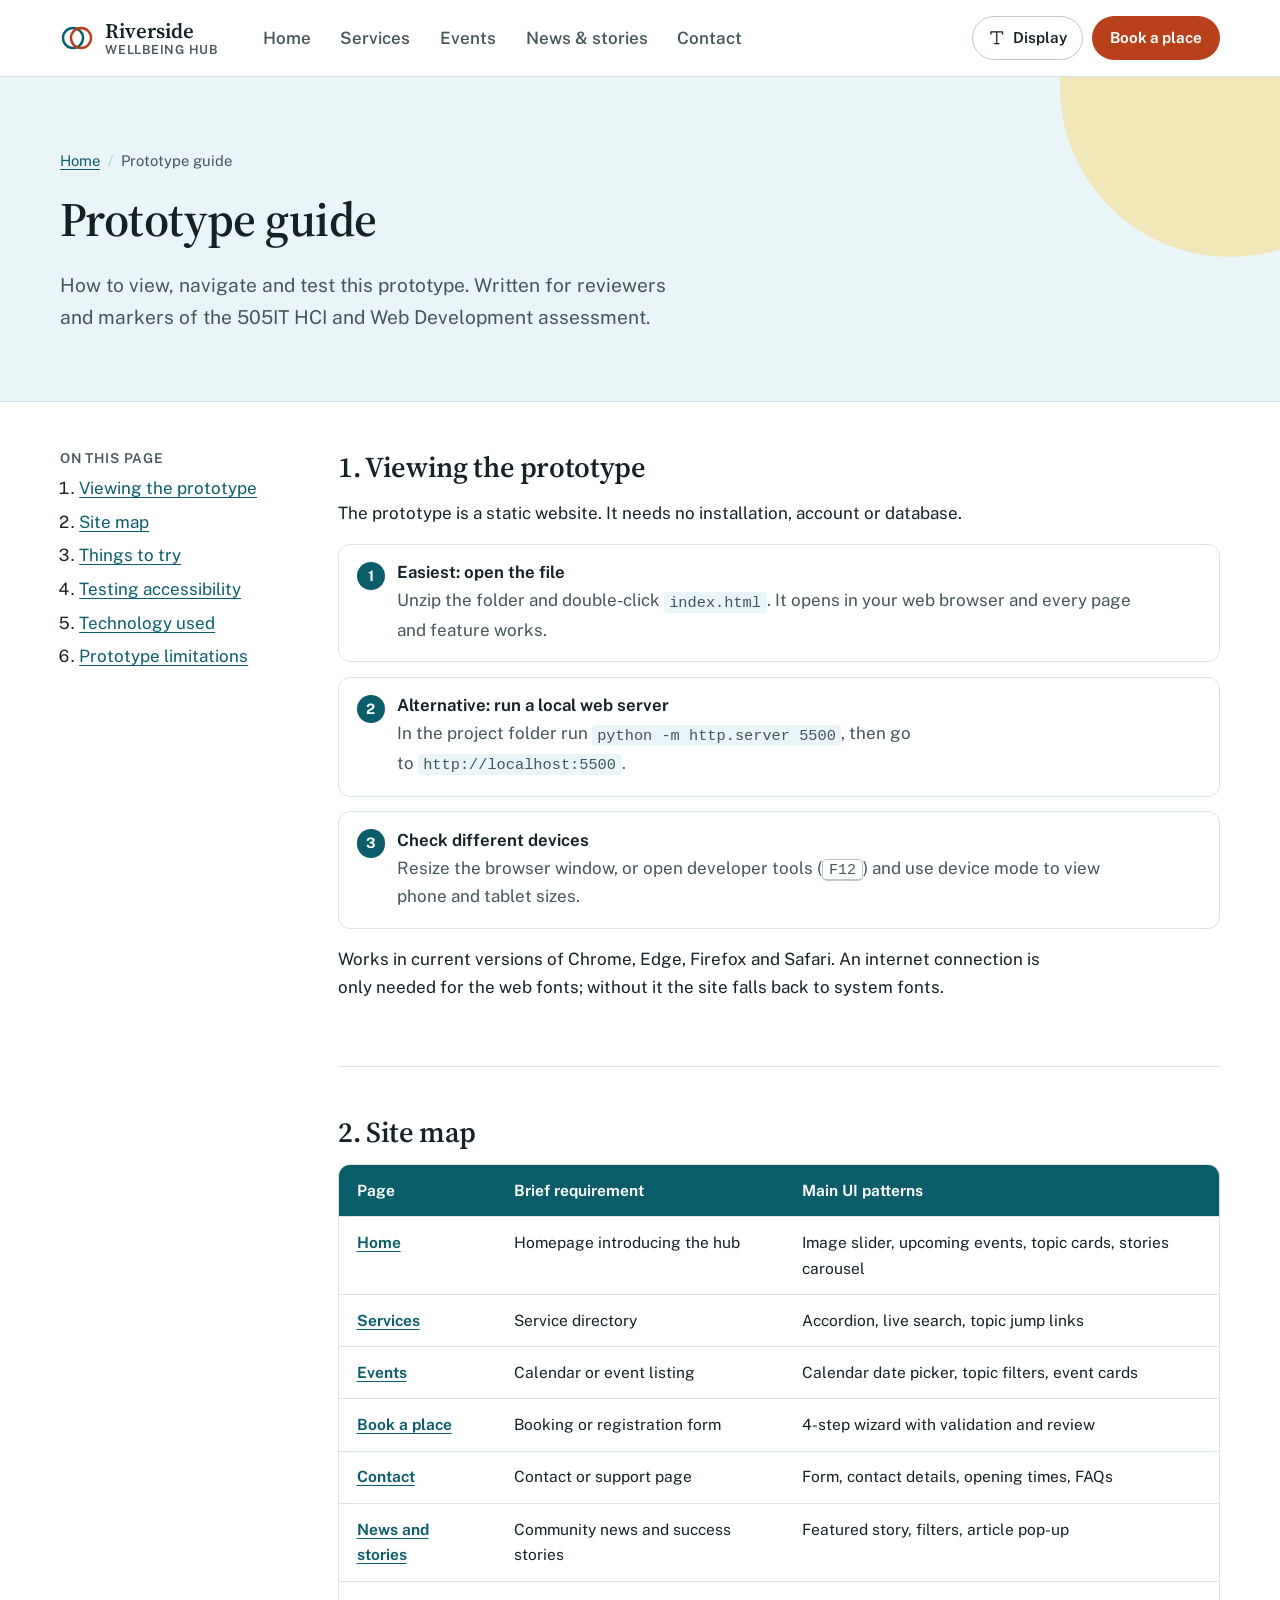
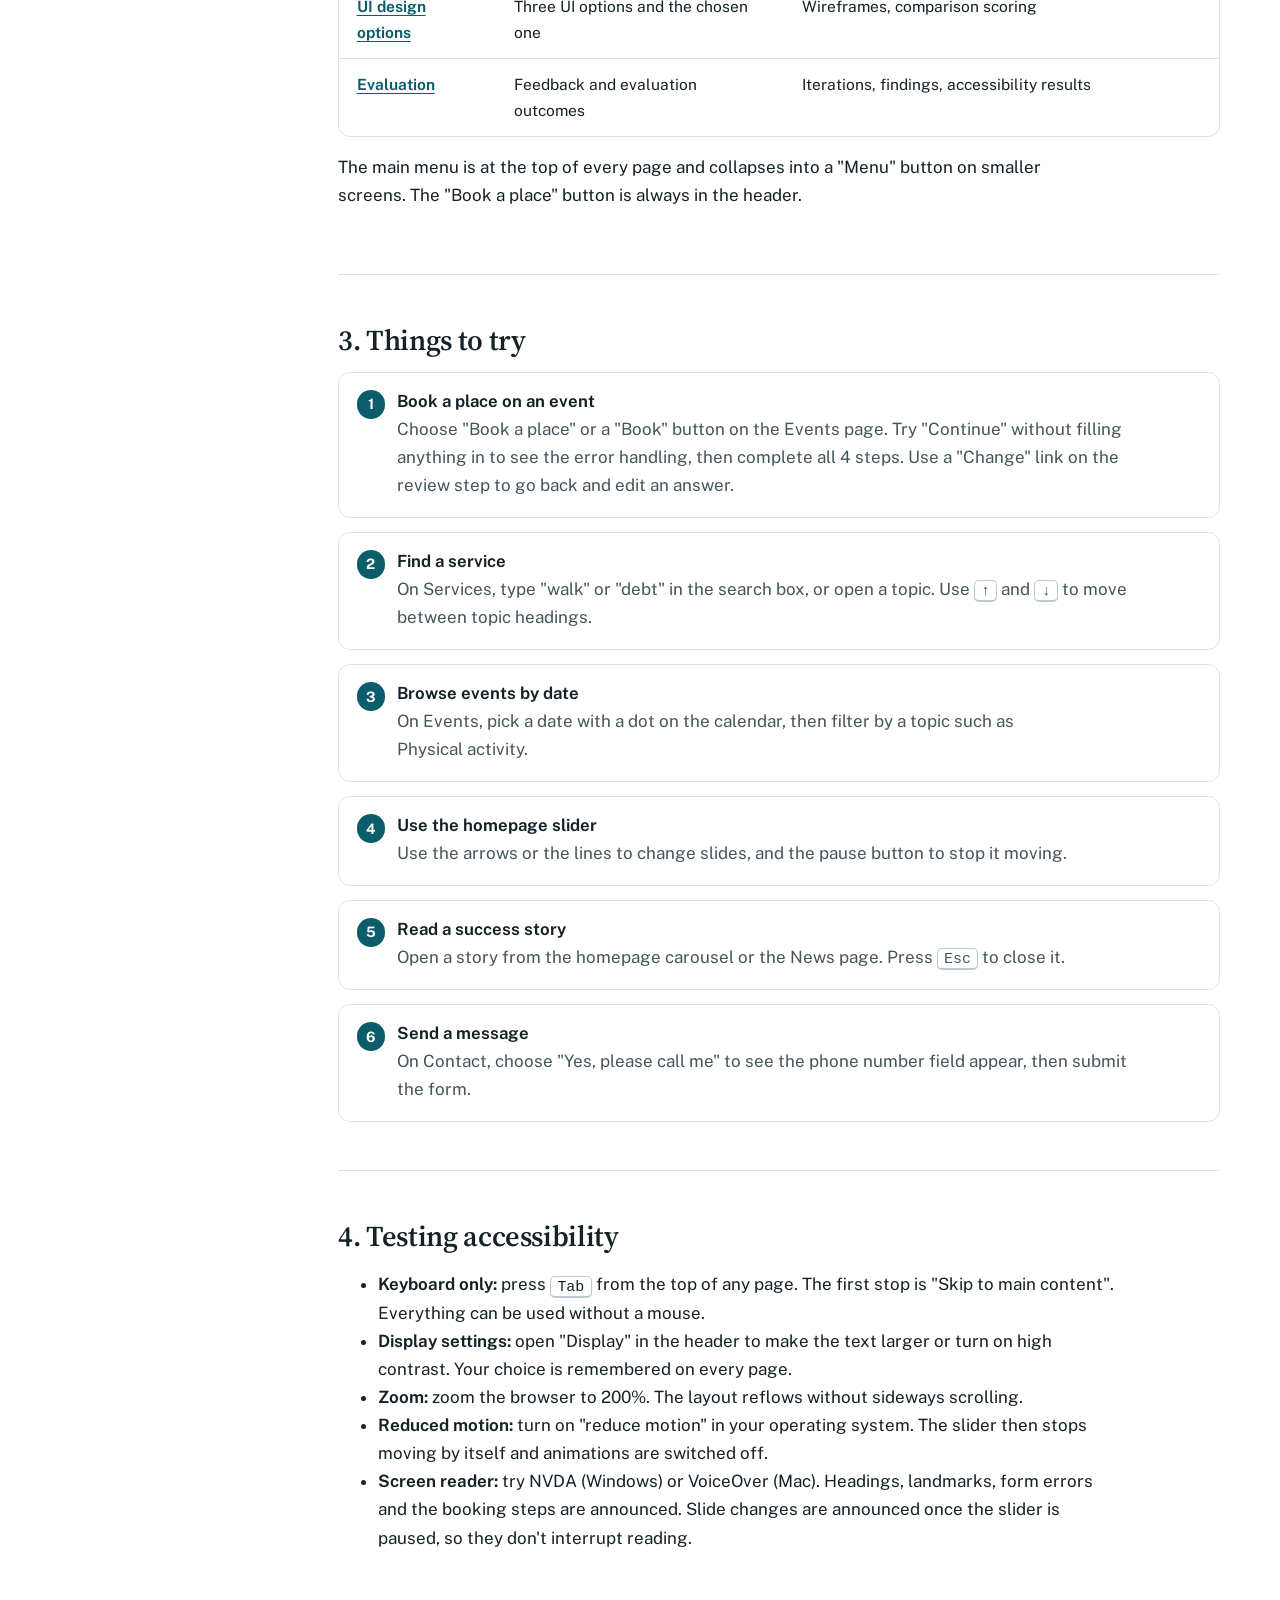
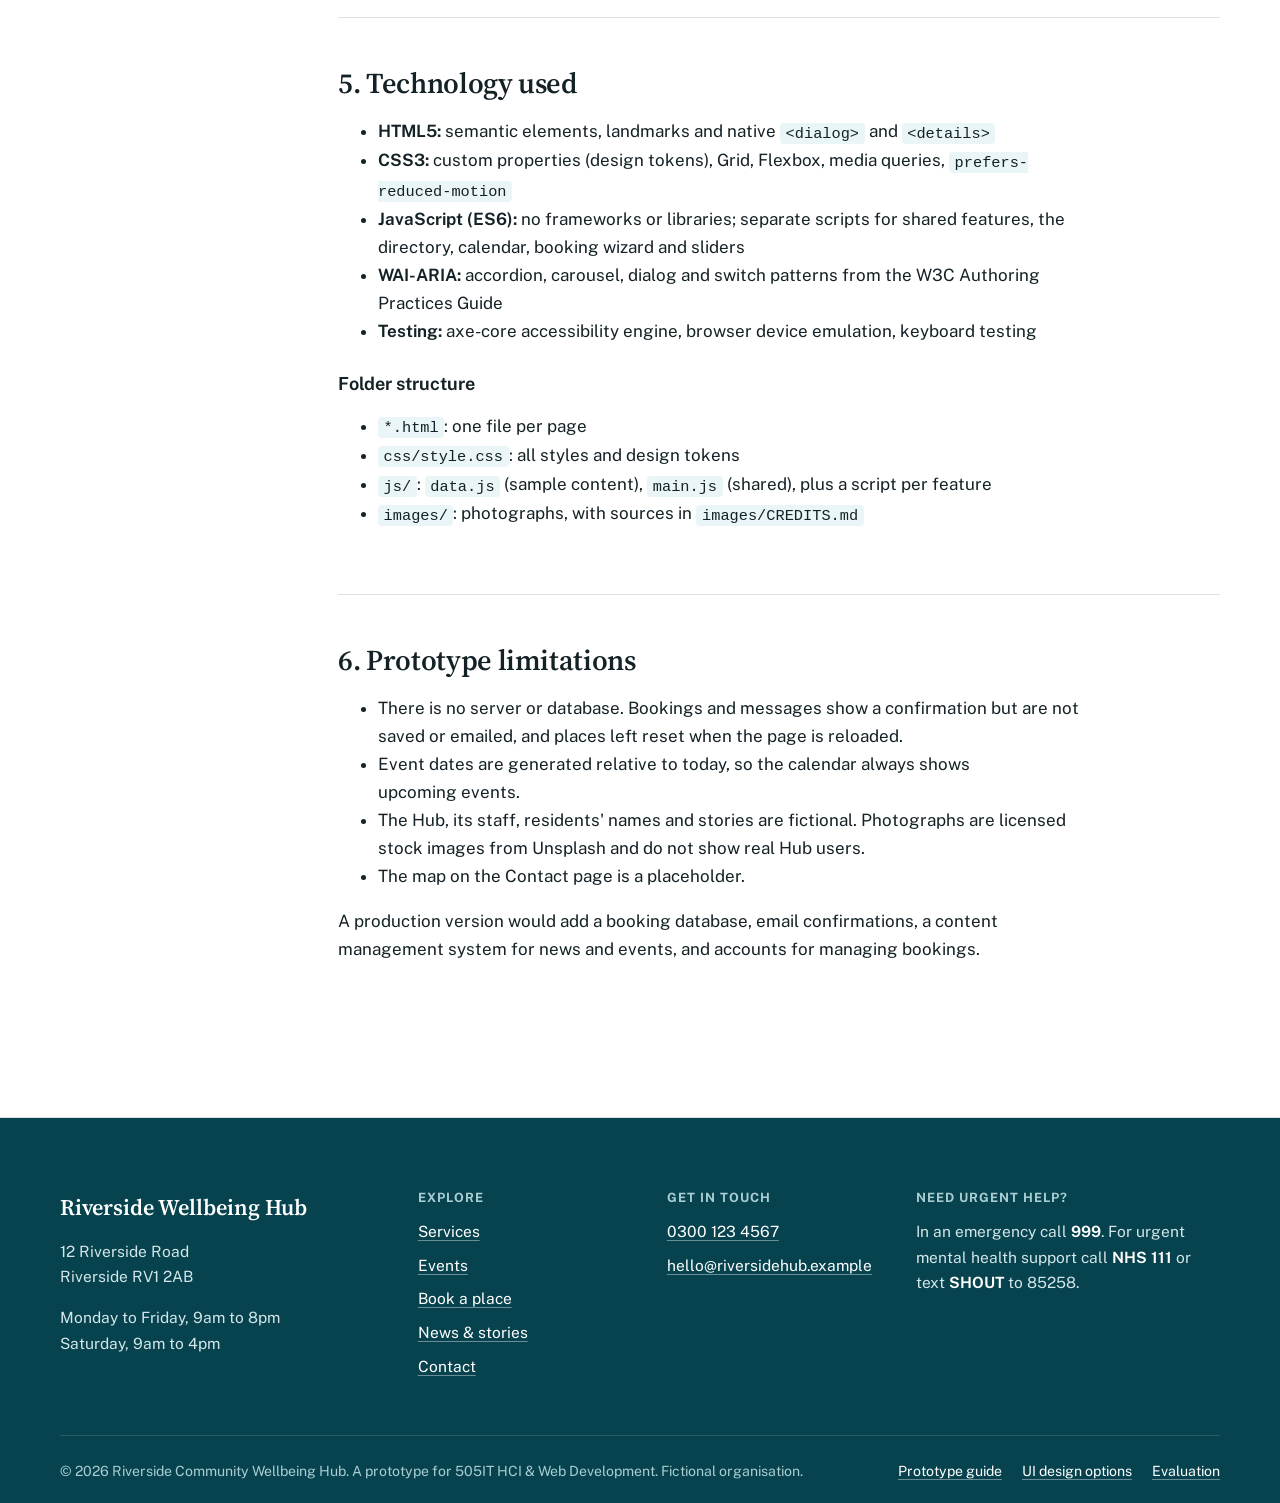
==== guide.html @ d103ec85 "social wellbeing assignment" ====
<!DOCTYPE html>
<html lang="en-GB">
<head>
  <meta charset="UTF-8">
  <meta name="viewport" content="width=device-width, initial-scale=1">
  <title>Prototype guide | Riverside Wellbeing Hub</title>
  <link rel="preconnect" href="https://fonts.googleapis.com">
  <link rel="preconnect" href="https://fonts.gstatic.com" crossorigin>
  <link rel="stylesheet" href="https://fonts.googleapis.com/css2?family=Public+Sans:wght@400;500;600;700&family=Source+Serif+4:opsz,wght@8..60,500;8..60,600&display=swap">
  <link rel="stylesheet" href="css/style.css">
  <script>document.documentElement.classList.add("js");</script>
</head>
<body>
  <a class="skip-link" href="#main">Skip to main content</a>
  <header class="site-header">
    <div class="container header-inner">
      <a class="brand" href="index.html">
        <svg class="brand-mark" viewBox="0 0 34 34" aria-hidden="true" focusable="false"><circle cx="13" cy="17" r="10"/><circle cx="21" cy="17" r="10"/></svg>
        <span class="brand-text"><span class="brand-name">Riverside</span><span class="brand-sub">Wellbeing Hub</span></span>
      </a>
      <button class="nav-toggle" type="button" aria-expanded="false" aria-controls="site-nav">
        <span class="nav-toggle-bars" aria-hidden="true"></span><span class="nav-toggle-label">Menu</span>
      </button>
      <div class="site-nav" id="site-nav">
        <nav aria-label="Main">
          <ul class="nav-list">
            <li><a href="index.html">Home</a></li>
            <li><a href="services.html">Services</a></li>
            <li><a href="events.html">Events</a></li>
            <li><a href="news.html">News &amp; stories</a></li>
            <li><a href="contact.html">Contact</a></li>
          </ul>
        </nav>
        <div class="header-actions">
          <div class="a11y" data-a11y></div>
          <a class="btn btn-accent btn-sm" href="booking.html">Book a place</a>
        </div>
      </div>
    </div>
  </header>

  <main id="main" tabindex="-1">
    <div class="page-head">
      <div class="container">
        <nav class="breadcrumb" aria-label="Breadcrumb"><ol><li><a href="index.html">Home</a></li><li aria-current="page">Prototype guide</li></ol></nav>
        <h1>Prototype guide</h1>
        <p class="lede">How to view, navigate and test this prototype. Written for reviewers and markers of the 505IT HCI and Web Development assessment.</p>
      </div>
    </div>

    <section class="section section-white" style="padding-top:3rem">
      <div class="container doc">
        <nav class="doc-toc" aria-label="On this page">
          <h2>On this page</h2>
          <ol>
            <li><a href="#viewing">Viewing the prototype</a></li>
            <li><a href="#map">Site map</a></li>
            <li><a href="#tasks">Things to try</a></li>
            <li><a href="#access">Testing accessibility</a></li>
            <li><a href="#tech">Technology used</a></li>
            <li><a href="#limits">Prototype limitations</a></li>
          </ol>
        </nav>

        <div class="doc-body">
          <section id="viewing" aria-labelledby="view-title">
            <h2 id="view-title">1. Viewing the prototype</h2>
            <p>The prototype is a static website. It needs no installation, account or database.</p>
            <ol class="steps-list">
              <li><h3>Easiest: open the file</h3><p>Unzip the folder and double-click <code>index.html</code>. It opens in your web browser and every page and feature works.</p></li>
              <li><h3>Alternative: run a local web server</h3><p>In the project folder run <code>python -m http.server 5500</code>, then go to <code>http://localhost:5500</code>.</p></li>
              <li><h3>Check different devices</h3><p>Resize the browser window, or open developer tools (<kbd>F12</kbd>) and use device mode to view phone and tablet sizes.</p></li>
            </ol>
            <p style="margin-top:1rem">Works in current versions of Chrome, Edge, Firefox and Safari. An internet connection is only needed for the web fonts; without it the site falls back to system fonts.</p>
          </section>

          <section id="map" aria-labelledby="map-title">
            <h2 id="map-title">2. Site map</h2>
            <div class="table-scroll" tabindex="0" role="region" aria-label="Site map table">
              <table class="data-table">
                <thead><tr><th scope="col">Page</th><th scope="col">Brief requirement</th><th scope="col">Main UI patterns</th></tr></thead>
                <tbody>
                  <tr><th scope="row"><a href="index.html">Home</a></th><td>Homepage introducing the hub</td><td>Image slider, upcoming events, topic cards, stories carousel</td></tr>
                  <tr><th scope="row"><a href="services.html">Services</a></th><td>Service directory</td><td>Accordion, live search, topic jump links</td></tr>
                  <tr><th scope="row"><a href="events.html">Events</a></th><td>Calendar or event listing</td><td>Calendar date picker, topic filters, event cards</td></tr>
                  <tr><th scope="row"><a href="booking.html">Book a place</a></th><td>Booking or registration form</td><td>4-step wizard with validation and review</td></tr>
                  <tr><th scope="row"><a href="contact.html">Contact</a></th><td>Contact or support page</td><td>Form, contact details, opening times, FAQs</td></tr>
                  <tr><th scope="row"><a href="news.html">News and stories</a></th><td>Community news and success stories</td><td>Featured story, filters, article pop-up</td></tr>
                  <tr><th scope="row"><a href="design-options.html">UI design options</a></th><td>Three UI options and the chosen one</td><td>Wireframes, comparison scoring</td></tr>
                  <tr><th scope="row"><a href="evaluation.html">Evaluation</a></th><td>Feedback and evaluation outcomes</td><td>Iterations, findings, accessibility results</td></tr>
                </tbody>
              </table>
            </div>
            <p style="margin-top:1rem">The main menu is at the top of every page and collapses into a "Menu" button on smaller screens. The "Book a place" button is always in the header.</p>
          </section>

          <section id="tasks" aria-labelledby="tasks-title">
            <h2 id="tasks-title">3. Things to try</h2>
            <ol class="steps-list">
              <li><h3>Book a place on an event</h3><p>Choose "Book a place" or a "Book" button on the Events page. Try "Continue" without filling anything in to see the error handling, then complete all 4 steps. Use a "Change" link on the review step to go back and edit an answer.</p></li>
              <li><h3>Find a service</h3><p>On Services, type "walk" or "debt" in the search box, or open a topic. Use <kbd>↑</kbd> and <kbd>↓</kbd> to move between topic headings.</p></li>
              <li><h3>Browse events by date</h3><p>On Events, pick a date with a dot on the calendar, then filter by a topic such as Physical activity.</p></li>
              <li><h3>Use the homepage slider</h3><p>Use the arrows or the lines to change slides, and the pause button to stop it moving.</p></li>
              <li><h3>Read a success story</h3><p>Open a story from the homepage carousel or the News page. Press <kbd>Esc</kbd> to close it.</p></li>
              <li><h3>Send a message</h3><p>On Contact, choose "Yes, please call me" to see the phone number field appear, then submit the form.</p></li>
            </ol>
          </section>

          <section id="access" aria-labelledby="access-title">
            <h2 id="access-title">4. Testing accessibility</h2>
            <ul>
              <li><strong>Keyboard only:</strong> press <kbd>Tab</kbd> from the top of any page. The first stop is "Skip to main content". Everything can be used without a mouse.</li>
              <li><strong>Display settings:</strong> open "Display" in the header to make the text larger or turn on high contrast. Your choice is remembered on every page.</li>
              <li><strong>Zoom:</strong> zoom the browser to 200%. The layout reflows without sideways scrolling.</li>
              <li><strong>Reduced motion:</strong> turn on "reduce motion" in your operating system. The slider then stops moving by itself and animations are switched off.</li>
              <li><strong>Screen reader:</strong> try NVDA (Windows) or VoiceOver (Mac). Headings, landmarks, form errors and the booking steps are announced. Slide changes are announced once the slider is paused, so they don't interrupt reading.</li>
            </ul>
          </section>

          <section id="tech" aria-labelledby="tech-title">
            <h2 id="tech-title">5. Technology used</h2>
            <ul>
              <li><strong>HTML5:</strong> semantic elements, landmarks and native <code>&lt;dialog&gt;</code> and <code>&lt;details&gt;</code></li>
              <li><strong>CSS3:</strong> custom properties (design tokens), Grid, Flexbox, media queries, <code>prefers-reduced-motion</code></li>
              <li><strong>JavaScript (ES6):</strong> no frameworks or libraries; separate scripts for shared features, the directory, calendar, booking wizard and sliders</li>
              <li><strong>WAI-ARIA:</strong> accordion, carousel, dialog and switch patterns from the W3C Authoring Practices Guide</li>
              <li><strong>Testing:</strong> axe-core accessibility engine, browser device emulation, keyboard testing</li>
            </ul>
            <h3>Folder structure</h3>
            <ul>
              <li><code>*.html</code>: one file per page</li>
              <li><code>css/style.css</code>: all styles and design tokens</li>
              <li><code>js/</code>: <code>data.js</code> (sample content), <code>main.js</code> (shared), plus a script per feature</li>
              <li><code>images/</code>: photographs, with sources in <code>images/CREDITS.md</code></li>
            </ul>
          </section>

          <section id="limits" aria-labelledby="limits-title">
            <h2 id="limits-title">6. Prototype limitations</h2>
            <ul>
              <li>There is no server or database. Bookings and messages show a confirmation but are not saved or emailed, and places left reset when the page is reloaded.</li>
              <li>Event dates are generated relative to today, so the calendar always shows upcoming events.</li>
              <li>The Hub, its staff, residents' names and stories are fictional. Photographs are licensed stock images from Unsplash and do not show real Hub users.</li>
              <li>The map on the Contact page is a placeholder.</li>
            </ul>
            <p>A production version would add a booking database, email confirmations, a content management system for news and events, and accounts for managing bookings.</p>
          </section>
        </div>
      </div>
    </section>
  </main>

  <footer class="site-footer">
    <div class="container">
      <div class="footer-grid">
        <div>
          <p class="footer-name">Riverside Wellbeing Hub</p>
          <p>12 Riverside Road<br>Riverside RV1 2AB</p>
          <p>Monday to Friday, 9am to 8pm<br>Saturday, 9am to 4pm</p>
        </div>
        <nav aria-label="Footer">
          <h2 class="footer-h">Explore</h2>
          <ul>
            <li><a href="services.html">Services</a></li>
            <li><a href="events.html">Events</a></li>
            <li><a href="booking.html">Book a place</a></li>
            <li><a href="news.html">News &amp; stories</a></li>
            <li><a href="contact.html">Contact</a></li>
          </ul>
        </nav>
        <div>
          <h2 class="footer-h">Get in touch</h2>
          <ul>
            <li><a href="tel:03001234567">0300 123 4567</a></li>
            <li><a href="mailto:hello@riversidehub.example">hello@riversidehub.example</a></li>
          </ul>
        </div>
        <div class="footer-urgent">
          <h2 class="footer-h">Need urgent help?</h2>
          <p>In an emergency call <strong>999</strong>. For urgent mental health support call <strong>NHS 111</strong> or text <strong>SHOUT</strong> to 85258.</p>
        </div>
      </div>
      <div class="footer-bottom">
        <p>&copy; 2026 Riverside Community Wellbeing Hub. A prototype for 505IT HCI &amp; Web Development. Fictional organisation.</p>
        <span class="footer-links"><a href="guide.html">Prototype guide</a><a href="design-options.html">UI design options</a><a href="evaluation.html">Evaluation</a></span>
      </div>
    </div>
  </footer>

  <script src="js/data.js"></script>
  <script src="js/main.js"></script>
</body>
</html>
---- css/style.css ----
/* =========================================================
   Riverside Wellbeing Hub — design system
   Type: Source Serif 4 (headings) + Public Sans (body)
   All text colours meet WCAG 2.2 AA (4.5:1) on their backgrounds
   ========================================================= */

:root {
  /* Palette: river teal + coral + sunshine. Text colours meet WCAG AA. */
  --ink: #142126;          /* 15.9:1 on white */
  --ink-2: #44555b;        /* 7.4:1 on white  */
  --paper: #f5f8f8;
  --surface: #ffffff;
  --line: #d9e3e5;
  --line-strong: #b9c9cc;
  --field: #5f7176;        /* form borders, 4.9:1 */

  --green: #0b5d6b;        /* brand teal, 7.4:1 on white */
  --green-700: #07434e;
  --green-100: #cfe9ed;
  --green-50: #e9f5f6;
  --clay: #b8411c;         /* coral for text and buttons, 5.4:1 on white, 5.1:1 on paper */
  --clay-50: #fdece4;
  --coral: #f26b3a;        /* decorative coral (shapes only, never text) */
  --sun: #ffc845;          /* sunshine yellow, always behind dark text */
  --sun-50: #fff5d4;

  --focus: #ffbf47;
  --error: #b3261e;
  --error-50: #fcefee;
  --success: #1f6b3a;
  --success-50: #ebf5ee;

  --radius: 16px;
  --radius-sm: 8px;
  --shadow-sm: 0 1px 2px rgba(20, 33, 38, .06);
  --shadow: 0 2px 4px rgba(20, 33, 38, .04), 0 18px 40px -18px rgba(20, 33, 38, .28);

  --serif: "Source Serif 4", Georgia, "Times New Roman", serif;
  --sans: "Public Sans", system-ui, -apple-system, "Segoe UI", Roboto, Arial, sans-serif;
  --max: 1200px;
  --font-scale: 1;
}

/* High-contrast preference (set from the Display menu) */
html.high-contrast {
  --ink: #000; --ink-2: #000; --paper: #fff; --surface: #fff;
  --line: #000; --line-strong: #000; --field: #000;
  --green: #000; --green-700: #000; --green-100: #fff; --green-50: #fff;
  --clay: #000; --clay-50: #fff; --shadow: none; --shadow-sm: none;
}
html.high-contrast .card, html.high-contrast .event, html.high-contrast .upcoming { border-width: 2px; }
html.high-contrast a { text-decoration: underline !important; }
html.high-contrast .cat, html.high-contrast .tile-icon { background: #fff !important; color: #000 !important; border: 1px solid #000; }

/* ---------- Base ---------- */
*, *::before, *::after { box-sizing: border-box; }
[hidden] { display: none !important; }
[id] { scroll-margin-top: 96px; }

html { font-size: calc(100% * var(--font-scale)); -webkit-text-size-adjust: 100%; }
@media (prefers-reduced-motion: no-preference) { html { scroll-behavior: smooth; } }
@media (prefers-reduced-motion: reduce) { *, *::before, *::after { transition: none !important; animation: none !important; } }

body {
  margin: 0;
  font-family: var(--sans);
  font-size: 1.0625rem;
  line-height: 1.65;
  color: var(--ink);
  background: var(--paper);
  -webkit-font-smoothing: antialiased;
}

h1, h2, h3, h4 { margin: 0 0 .5em; line-height: 1.2; color: var(--ink); }
h1, h2 { font-family: var(--serif); font-weight: 600; letter-spacing: -.012em; }
h1 { font-size: clamp(2rem, 4.2vw, 3rem); line-height: 1.1; }
h1, h2, h3 { text-wrap: balance; }
p, li, dd { text-wrap: pretty; }
h2 { font-size: clamp(1.6rem, 3vw, 2.15rem); }
h3 { font-size: 1.125rem; font-weight: 650; }
h4 { font-size: 1rem; font-weight: 650; }
p { margin: 0 0 1em; }
a { color: var(--green); text-decoration-thickness: 1px; text-underline-offset: .2em; }
a:hover { color: var(--green-700); text-decoration-thickness: 2px; }
img, svg { display: block; max-width: 100%; }
img { height: auto; }
strong { font-weight: 650; }

:focus-visible {
  outline: 3px solid var(--focus);
  outline-offset: 2px;
  box-shadow: 0 0 0 5px var(--ink);
  border-radius: 4px;
}

.container { width: 100%; max-width: var(--max); margin: 0 auto; padding: 0 1.25rem; }
.narrow { max-width: 760px; }
.visually-hidden {
  position: absolute !important; width: 1px; height: 1px; padding: 0; margin: -1px;
  overflow: hidden; clip: rect(0 0 0 0); white-space: nowrap; border: 0;
}
.icon { width: 1.15em; height: 1.15em; flex-shrink: 0; }
.lede { font-size: 1.2rem; color: var(--ink-2); max-width: 40rem; }
.muted { color: var(--ink-2); }

.skip-link {
  position: absolute; left: 1rem; top: -100px; z-index: 1000;
  background: var(--focus); color: #0b0c0c; padding: .75rem 1rem; font-weight: 700;
}
.skip-link:focus { top: 0; }

/* ---------- Header ---------- */
.site-header {
  position: sticky; top: 0; z-index: 100;
  background: var(--surface);
  border-bottom: 1px solid var(--line);
}
.header-inner { display: flex; align-items: center; gap: 2rem; min-height: 76px; }

.brand { display: flex; align-items: center; gap: .7rem; text-decoration: none; color: var(--ink); flex-shrink: 0; }
.brand:hover { color: var(--ink); }
.brand-mark { width: 34px; height: 34px; }
.brand-mark circle { fill: none; stroke: var(--green); stroke-width: 2.4; }
.brand-mark circle + circle { stroke: var(--clay); }
.brand-text { display: flex; flex-direction: column; line-height: 1.1; }
.brand-name { font-family: var(--serif); font-weight: 600; font-size: 1.3rem; }
.brand-sub { font-size: .78rem; letter-spacing: .06em; text-transform: uppercase; color: var(--ink-2); font-weight: 600; }

.site-nav { display: flex; align-items: center; justify-content: space-between; flex: 1; gap: 1.5rem; }
.nav-list { list-style: none; margin: 0; padding: 0; display: flex; gap: .25rem; }
.nav-list a {
  display: block; padding: .5rem .8rem; text-decoration: none; color: var(--ink-2);
  font-weight: 550; border-radius: var(--radius-sm); position: relative;
}
.nav-list a:hover { color: var(--ink); background: var(--green-50); }
.nav-list a[aria-current="page"] { color: var(--ink); }
.nav-list a[aria-current="page"]::after {
  content: ""; position: absolute; left: .8rem; right: .8rem; bottom: -.95rem; height: 3px;
  background: var(--green); border-radius: 3px 3px 0 0;
}
.header-actions { display: flex; align-items: center; gap: .6rem; }

.nav-toggle {
  display: none; margin-left: auto; align-items: center; gap: .55rem;
  background: none; border: 1px solid var(--line-strong); border-radius: 999px;
  padding: .55rem 1rem; font: inherit; font-weight: 600; color: var(--ink); cursor: pointer; min-height: 44px;
}
.nav-toggle-bars, .nav-toggle-bars::before, .nav-toggle-bars::after {
  display: block; width: 18px; height: 2px; background: currentColor; border-radius: 2px; position: relative; transition: transform .2s;
}
.nav-toggle-bars::before, .nav-toggle-bars::after { content: ""; position: absolute; left: 0; }
.nav-toggle-bars::before { top: -6px; }
.nav-toggle-bars::after { top: 6px; }
.nav-toggle[aria-expanded="true"] .nav-toggle-bars { background: transparent; }
.nav-toggle[aria-expanded="true"] .nav-toggle-bars::before { transform: translateY(6px) rotate(45deg); }
.nav-toggle[aria-expanded="true"] .nav-toggle-bars::after { transform: translateY(-6px) rotate(-45deg); }

/* Display (accessibility) menu */
.a11y { position: relative; }
html:not(.js) .a11y { display: none; }
.a11y-toggle {
  display: inline-flex; align-items: center; gap: .45rem; min-height: 44px;
  background: none; border: 1px solid var(--line-strong); border-radius: 999px;
  padding: .45rem .95rem; font: inherit; font-size: .95rem; font-weight: 600; color: var(--ink); cursor: pointer;
}
.a11y-toggle:hover, .a11y-toggle[aria-expanded="true"] { background: var(--green-50); border-color: var(--green); }
.a11y-panel {
  position: absolute; right: 0; top: calc(100% + .6rem); width: 290px; z-index: 200;
  background: var(--surface); border: 1px solid var(--line); border-radius: var(--radius);
  box-shadow: var(--shadow); padding: 1.1rem 1.2rem 1.2rem;
}
.a11y-panel h2 { font-family: var(--sans); font-size: 1rem; font-weight: 700; margin-bottom: .9rem; }
.a11y-panel fieldset { border: 0; padding: 0; margin: 0 0 1.1rem; }
.a11y-panel legend { font-size: .9rem; color: var(--ink-2); font-weight: 600; margin-bottom: .45rem; }
.seg { display: grid; grid-template-columns: repeat(3, 1fr); border: 1px solid var(--line-strong); border-radius: 10px; padding: 3px; gap: 3px; }
.seg button {
  border: 0; background: none; border-radius: 7px; padding: .45rem 0; font: inherit; color: var(--ink);
  cursor: pointer; min-height: 40px; font-weight: 600;
}
.seg button:nth-child(1) { font-size: .9rem; }
.seg button:nth-child(2) { font-size: 1.05rem; }
.seg button:nth-child(3) { font-size: 1.2rem; }
.seg button[aria-pressed="true"] { background: var(--green); color: #fff; }
.switch-row { display: flex; align-items: center; justify-content: space-between; gap: 1rem; font-weight: 600; }
.switch {
  width: 50px; height: 30px; border-radius: 999px; border: 2px solid var(--field); background: var(--surface);
  position: relative; cursor: pointer; flex-shrink: 0; padding: 0;
}
.switch::after {
  content: ""; position: absolute; top: 3px; left: 3px; width: 20px; height: 20px; border-radius: 50%;
  background: var(--field); transition: transform .15s;
}
.switch[aria-checked="true"] { background: var(--green); border-color: var(--green); }
.switch[aria-checked="true"]::after { transform: translateX(20px); background: #fff; }

@media (max-width: 1000px) {
  .js .nav-toggle { display: inline-flex; }
  .header-inner { gap: 1rem; flex-wrap: wrap; }
  .js .site-nav { display: none; }
  .site-nav {
    flex-basis: 100%; flex-direction: column; align-items: stretch; gap: 1rem;
    padding: .5rem 0 1.25rem;
  }
  .js .site-nav.open { display: flex; }
  .nav-list { flex-direction: column; gap: 0; }
  .nav-list a { padding: .9rem .25rem; border-bottom: 1px solid var(--line); border-radius: 0; font-size: 1.1rem; color: var(--ink); }
  .nav-list a[aria-current="page"] { font-weight: 700; }
  .nav-list a[aria-current="page"] { color: var(--green); }
  .nav-list a[aria-current="page"]::after { display: none; }
  .header-actions { justify-content: space-between; }
  .a11y-panel { left: 0; right: auto; }
}
@media (max-width: 1000px) { html:not(.js) .site-nav { padding-top: 0; } }

/* ---------- Buttons ---------- */
.btn {
  display: inline-flex; align-items: center; justify-content: center; gap: .5rem;
  min-height: 48px; padding: .7rem 1.35rem; border-radius: 999px; border: 1.5px solid transparent;
  font: inherit; font-weight: 650; line-height: 1.2; text-decoration: none; cursor: pointer;
  transition: background-color .15s, border-color .15s, color .15s;
}
.btn .icon { width: 1.05em; height: 1.05em; }
.btn-primary { background: var(--green); color: #fff; }
.btn-primary:hover { background: var(--green-700); color: #fff; }
.btn-accent { background: var(--clay); color: #fff; }
.btn-accent:hover { background: #993414; color: #fff; }
.btn-light { background: #fff; color: var(--ink); }
.btn-light:hover { background: var(--sun); color: var(--ink); }
.btn-outline-light { background: transparent; color: #fff; border-color: rgba(255,255,255,.8); }
.btn-outline-light:hover { background: #fff; color: var(--ink); }
.btn-secondary { background: var(--surface); color: var(--ink); border-color: var(--line-strong); }
.btn-secondary:hover { border-color: var(--ink); color: var(--ink); }
.btn-ghost { background: none; color: var(--green); padding-left: .25rem; padding-right: .25rem; }
.btn-ghost:hover { color: var(--green-700); text-decoration: underline; }
.btn-sm { min-height: 44px; padding: .5rem 1.05rem; font-size: .95rem; }
.btn[aria-disabled="true"], .btn:disabled { background: var(--paper); color: var(--ink-2); border-color: var(--line); cursor: not-allowed; }
.btn-row { display: flex; gap: .75rem; flex-wrap: wrap; align-items: center; }
.link-arrow { display: inline-flex; align-items: center; gap: .35rem; font-weight: 650; text-decoration: none; }
.link-arrow:hover { text-decoration: underline; }
.link-arrow .icon { transition: transform .15s; }
.link-arrow:hover .icon { transform: translateX(3px); }

/* ---------- Layout sections ---------- */
.section { padding: clamp(3rem, 7vw, 5.5rem) 0; }
.section-white { background: var(--surface); border-top: 1px solid var(--line); border-bottom: 1px solid var(--line); }
.section-head { display: flex; justify-content: space-between; align-items: end; gap: 1rem 2rem; flex-wrap: wrap; margin-bottom: 2rem; }
.section-head h2 { margin: 0; }
.section-head p { margin: .5rem 0 0; color: var(--ink-2); max-width: 36rem; }

.page-head { padding: clamp(2.5rem, 6vw, 4.5rem) 0 clamp(2rem, 4vw, 3rem); background: var(--green-50); position: relative; overflow: hidden; }
.page-head::before { content: ""; position: absolute; width: 340px; height: 340px; border-radius: 50%; background: var(--sun); opacity: .35; right: -120px; top: -160px; }
.page-head .container { position: relative; }
.page-head-grid { display: grid; grid-template-columns: 1.15fr 1fr; gap: clamp(2rem, 5vw, 4rem); align-items: center; }
.page-head-img { margin: 0; border-radius: 22px; overflow: hidden; aspect-ratio: 3 / 2; box-shadow: var(--shadow); }
.page-head-img img { width: 100%; height: 100%; object-fit: cover; }
@media (max-width: 820px) { .page-head-grid { grid-template-columns: 1fr; } .page-head-img { aspect-ratio: 16 / 9; } }
.page-head h1 { max-width: 18ch; }
.breadcrumb ol { list-style: none; padding: 0; margin: 0 0 1.25rem; display: flex; flex-wrap: wrap; gap: .5rem; font-size: .925rem; color: var(--ink-2); }
.breadcrumb li + li::before { content: "/"; margin-right: .5rem; color: var(--line-strong); }

/* ---------- Home hero ---------- */
.hero { padding: clamp(3rem, 8vw, 6rem) 0 clamp(3rem, 6vw, 4.5rem); }
.hero-grid { display: grid; grid-template-columns: 1.25fr 1fr; gap: clamp(2rem, 5vw, 4.5rem); align-items: center; }
.hero h1 { max-width: 15ch; }
.hero .btn-row { margin-top: 2rem; }
.hero-note { margin-top: 1.75rem; font-size: .95rem; color: var(--ink-2); display: flex; align-items: center; gap: .5rem; }
.hero-note .icon { color: var(--green); }
@media (max-width: 880px) { .hero-grid { grid-template-columns: 1fr; } }

.upcoming { background: var(--surface); border: 1px solid var(--line); border-radius: var(--radius); padding: 1.5rem 1.5rem .5rem; }
.upcoming-head { display: flex; justify-content: space-between; align-items: baseline; margin-bottom: .5rem; }
.upcoming-head h2 { font-family: var(--sans); font-size: 1rem; font-weight: 700; margin: 0; }
.upcoming-list { list-style: none; margin: 0; padding: 0; }
.upcoming-list li { border-top: 1px solid var(--line); }
.upcoming-list li:first-child { border-top: 0; }
.upcoming-list a { display: grid; grid-template-columns: 54px 1fr; gap: 1rem; padding: .95rem 0; text-decoration: none; color: var(--ink); align-items: center; }
.upcoming-list a:hover .up-title { text-decoration: underline; }
.up-date { text-align: center; border: 1px solid var(--line); border-radius: 10px; padding: .3rem 0; line-height: 1.1; }
.up-date b { display: block; font-family: var(--serif); font-size: 1.35rem; font-weight: 600; }
.up-date span { font-size: .72rem; text-transform: uppercase; letter-spacing: .06em; color: var(--ink-2); font-weight: 600; }
.up-title { font-weight: 650; display: block; line-height: 1.35; }
.up-meta { font-size: .9rem; color: var(--ink-2); }

/* ---------- Topic list ---------- */
.topics { list-style: none; margin: 0; padding: 0; display: grid; grid-template-columns: 1fr 1fr; column-gap: 3rem; }
@media (max-width: 760px) { .topics { grid-template-columns: 1fr; } }
.topic { position: relative; display: grid; grid-template-columns: 44px 1fr 24px; gap: 0 1rem; align-items: start; padding: 1.4rem 0; border-top: 1px solid var(--line); }
.topic h3 { margin: .45rem 0 .3rem; font-size: 1.15rem; }
.topic h3 a { color: var(--ink); text-decoration: none; }
.topic h3 a::after { content: ""; position: absolute; inset: 0; }
.topic:hover h3 a { text-decoration: underline; text-underline-offset: .2em; }
.topic h3 a:focus-visible { outline: none; box-shadow: none; }
.topic:focus-within { outline: 3px solid var(--focus); outline-offset: 4px; border-radius: 4px; }
.topic p { margin: 0; color: var(--ink-2); font-size: .98rem; max-width: 34rem; }
.topic-count { display: block; margin-top: .4rem; font-size: .9rem; color: var(--ink-2); }
.topic-arrow { margin-top: .55rem; color: var(--green); transition: transform .15s; }
.topic:hover .topic-arrow { transform: translateX(3px); }
.tile-icon {
  width: 44px; height: 44px; border-radius: 12px; display: grid; place-items: center;
  background: var(--tint, var(--green-100)); color: var(--tint-ink, var(--green));
}
.tile-icon .icon { width: 22px; height: 22px; }

/* Category pill */
.cat {
  display: inline-flex; align-items: center; gap: .4rem; font-size: .82rem; font-weight: 650;
  padding: .2rem .65rem .2rem .5rem; border-radius: 999px;
  background: var(--tint, var(--green-100)); color: var(--tint-ink, var(--green));
}
.cat .icon { width: 14px; height: 14px; }
.badge { display: inline-block; font-size: .78rem; font-weight: 700; letter-spacing: .05em; text-transform: uppercase; color: var(--clay); }

/* ---------- Help band ---------- */
.help-band {
  background: var(--sun); color: var(--ink); border-radius: calc(var(--radius) + 6px);
  padding: clamp(2rem, 5vw, 3.25rem); display: grid; grid-template-columns: 1.4fr 1fr; gap: 2rem; align-items: center;
}
.help-band h2 { color: var(--ink); margin-bottom: .4rem; }
.help-band p { color: var(--ink); margin: 0; max-width: 34rem; }
.help-band a { color: var(--ink); }
.help-actions { display: flex; flex-direction: column; gap: .75rem; align-items: flex-start; }
.help-phone { display: flex; align-items: center; gap: .6rem; font-family: var(--serif); font-size: 1.6rem; font-weight: 600; text-decoration: none; }
.help-phone:hover { text-decoration: underline; color: var(--ink); }
.btn-on-dark { background: var(--ink); color: #fff; }
.btn-on-dark:hover { background: var(--green-700); color: #fff; }
@media (max-width: 760px) { .help-band { grid-template-columns: 1fr; } }

/* ---------- Stories / news ---------- */
.feature-story {
  display: grid; grid-template-columns: 1.1fr 1fr; gap: clamp(1.5rem, 4vw, 3.5rem); align-items: center;
  background: var(--surface); border: 1px solid var(--line); border-radius: var(--radius); padding: clamp(1.5rem, 4vw, 3rem);
}
@media (max-width: 820px) { .feature-story { grid-template-columns: 1fr; } }
.pull-quote { margin: 0; font-family: var(--serif); font-size: clamp(1.45rem, 2.8vw, 2rem); line-height: 1.3; font-weight: 500; color: var(--ink); }
.pull-quote::before { content: "\201C"; display: block; font-size: 3.5rem; line-height: .6; color: var(--clay); margin-bottom: .4rem; }
.pull-quote footer { margin-top: 1rem; font-family: var(--sans); font-size: .95rem; font-weight: 600; color: var(--ink-2); }
.feature-story h2, .feature-story h3 { font-size: 1.35rem; font-family: var(--serif); }

.article-list { list-style: none; margin: 0; padding: 0; border-top: 1px solid var(--line); }
.article-row { display: grid; grid-template-columns: 150px 1fr auto; gap: 1.5rem; padding: 1.6rem 0; border-bottom: 1px solid var(--line); align-items: start; }
.article-row time { color: var(--ink-2); font-size: .95rem; padding-top: .2rem; }
.article-row h3 { font-family: var(--serif); font-weight: 600; font-size: 1.3rem; margin: .2rem 0 .4rem; }
.article-row p { margin: 0; color: var(--ink-2); }
.article-row .btn { align-self: center; }
@media (max-width: 700px) {
  .article-row { grid-template-columns: 1fr; gap: .4rem; }
  .article-row .btn { justify-self: start; margin-top: .5rem; }
}

.news-cards { display: grid; grid-template-columns: repeat(2, 1fr); gap: 1rem; }
@media (max-width: 700px) { .news-cards { grid-template-columns: 1fr; } }
.news-card { background: var(--surface); border: 1px solid var(--line); border-radius: var(--radius); padding: 1.5rem; display: flex; flex-direction: column; gap: .35rem; position: relative; }
.news-card:hover { border-color: var(--line-strong); }
.news-card h3 { font-family: var(--serif); font-weight: 600; font-size: 1.2rem; margin: .1rem 0 .2rem; }
.news-card h3 a { color: var(--ink); text-decoration: none; }
.news-card h3 a::after { content: ""; position: absolute; inset: 0; }
.news-card h3 a:hover { text-decoration: underline; }
.news-card:focus-within { box-shadow: 0 0 0 3px var(--focus), 0 0 0 5px var(--ink); }
.news-card h3 a:focus-visible { outline: none; box-shadow: none; }
.news-card p { margin: 0; color: var(--ink-2); font-size: .98rem; }
.news-card time { font-size: .9rem; color: var(--ink-2); margin-top: auto; padding-top: .5rem; }

/* Key facts (practical info rather than vanity metrics) */
.about-grid { display: grid; grid-template-columns: 1fr 1fr; gap: clamp(2rem, 5vw, 4rem); align-items: start; }
@media (max-width: 820px) { .about-grid { grid-template-columns: 1fr; } }
.key-facts { margin: 0; border-top: 1px solid var(--line); }
.key-facts div { display: grid; grid-template-columns: 9rem 1fr; gap: 1rem; padding: 1rem 0; border-bottom: 1px solid var(--line); }
.key-facts dt { font-weight: 650; }
.key-facts dd { margin: 0; color: var(--ink-2); }
@media (max-width: 480px) { .key-facts div { grid-template-columns: 1fr; gap: .2rem; } }

/* ---------- Cards (generic) ---------- */
.card { background: var(--surface); border: 1px solid var(--line); border-radius: var(--radius); padding: 1.5rem; }
.card-shadow { box-shadow: var(--shadow); }

/* ---------- Forms ---------- */
.form-group { margin-bottom: 1.5rem; }
label, legend { display: block; font-weight: 650; margin-bottom: .35rem; }
.optional { font-weight: 400; color: var(--ink-2); }
.hint { display: block; font-size: .95rem; color: var(--ink-2); margin: -.1rem 0 .5rem; font-weight: 400; }
input[type="text"], input[type="email"], input[type="tel"], input[type="search"], select, textarea {
  width: 100%; min-height: 50px; padding: .7rem .9rem; font: inherit; color: var(--ink);
  background: var(--surface); border: 1.5px solid var(--field); border-radius: var(--radius-sm);
  transition: border-color .15s, box-shadow .15s;
}
select {
  appearance: none; -webkit-appearance: none; padding-right: 2.6rem;
  background-image: url("data:image/svg+xml,%3Csvg xmlns='http://www.w3.org/2000/svg' viewBox='0 0 24 24' fill='none' stroke='%231b1f1c' stroke-width='2' stroke-linecap='round' stroke-linejoin='round'%3E%3Cpolyline points='6 9 12 15 18 9'/%3E%3C/svg%3E");
  background-repeat: no-repeat; background-position: right .8rem center; background-size: 18px;
}
textarea { min-height: 140px; resize: vertical; }
input:hover, select:hover, textarea:hover { border-color: var(--ink); }
input:focus-visible, select:focus-visible, textarea:focus-visible { border-color: var(--ink); }
.input-narrow { max-width: 12rem; }
fieldset { border: 0; padding: 0; margin: 0 0 1.5rem; min-width: 0; }
.choice { display: flex; align-items: flex-start; gap: .75rem; margin-bottom: .6rem; font-weight: 400; cursor: pointer; }
.choice input { width: 24px; height: 24px; margin: .05rem 0 0; accent-color: var(--green); flex-shrink: 0; }
.field-error { display: none; color: var(--error); font-weight: 650; font-size: .95rem; margin: .1rem 0 .5rem; }
.has-error { border-left: 4px solid var(--error); padding-left: 1rem; }
.has-error .field-error { display: block; }
.has-error input, .has-error select, .has-error textarea { border-color: var(--error); border-width: 2px; }

.error-summary { display: none; border: 2px solid var(--error); background: var(--error-50); border-radius: var(--radius-sm); padding: 1.1rem 1.25rem; margin-bottom: 1.75rem; }
.error-summary.show { display: block; }
.error-summary h2 { font-family: var(--sans); font-size: 1.1rem; font-weight: 700; color: var(--error); margin-bottom: .4rem; }
.error-summary ul { margin: 0; padding-left: 1.2rem; }
.error-summary a { color: var(--error); font-weight: 650; }

.notice { display: flex; gap: .9rem; padding: 1.1rem 1.25rem; border-radius: var(--radius-sm); background: var(--green-50); border: 1px solid var(--green-100); }
.notice .icon { width: 22px; height: 22px; color: var(--green); margin-top: .15rem; }
.notice p:last-child { margin: 0; }
.notice-urgent { background: var(--error-50); border-color: #f1cfcc; }
.notice-urgent .icon { color: var(--error); }
.notice h2 { font-family: var(--sans); font-size: 1.05rem; font-weight: 700; margin-bottom: .25rem; }

/* ---------- Filters ---------- */
.filters { display: flex; flex-wrap: wrap; gap: .5rem; margin-bottom: 2rem; }
.chip {
  display: inline-flex; align-items: center; gap: .45rem; min-height: 42px; padding: .4rem 1rem;
  background: var(--surface); color: var(--ink); border: 1px solid var(--line-strong); border-radius: 999px;
  font: inherit; font-size: .95rem; font-weight: 600; cursor: pointer;
}
.chip .icon { width: 16px; height: 16px; color: var(--tint-ink, var(--ink-2)); }
.chip:hover { border-color: var(--ink); }
.chip[aria-pressed="true"] { background: var(--ink); border-color: var(--ink); color: #fff; }
.chip[aria-pressed="true"] .icon { color: #fff; }
.results-count { color: var(--ink-2); font-size: .95rem; margin: 0 0 1rem; }

.search-field { position: relative; }
.search-field .icon { position: absolute; left: .95rem; top: 50%; transform: translateY(-50%); color: var(--ink-2); pointer-events: none; }
.search-field input { padding-left: 2.8rem; }

/* ---------- Service directory (accordion) ---------- */
.directory { display: grid; grid-template-columns: 250px 1fr; gap: 3rem; align-items: start; }
@media (max-width: 900px) { .directory { grid-template-columns: 1fr; gap: 1.5rem; } .directory-aside { position: static !important; } }
.directory-aside { position: sticky; top: 100px; }
.directory-aside h2 { font-family: var(--sans); font-size: .85rem; letter-spacing: .06em; text-transform: uppercase; color: var(--ink-2); margin-bottom: .6rem; }
.jump-list { list-style: none; margin: 0 0 1.5rem; padding: 0; }
.jump-list a { display: flex; align-items: center; gap: .6rem; padding: .45rem 0; text-decoration: none; color: var(--ink); font-weight: 550; font-size: .98rem; }
.jump-list a:hover { color: var(--green); text-decoration: underline; }
.jump-list .icon { color: var(--tint-ink); width: 18px; height: 18px; }
@media (max-width: 900px) { .jump-list, .directory-aside h2 { display: none; } }

.accordion { border-top: 1px solid var(--line); }
.acc-item { border-bottom: 1px solid var(--line); }
.acc-item h2 { margin: 0; font-family: var(--sans); font-size: 1rem; }
.acc-trigger {
  width: 100%; display: flex; align-items: center; gap: 1rem; padding: 1.25rem .25rem;
  background: none; border: 0; font: inherit; color: var(--ink); cursor: pointer; text-align: left;
}
.acc-trigger:hover .acc-title { text-decoration: underline; text-underline-offset: .2em; }
.acc-title { flex: 1; font-family: var(--serif); font-size: 1.35rem; font-weight: 600; line-height: 1.25; }
.acc-count { font-size: .9rem; color: var(--ink-2); font-weight: 500; white-space: nowrap; }
.acc-chev { width: 36px; height: 36px; border-radius: 50%; border: 1px solid var(--line-strong); display: grid; place-items: center; flex-shrink: 0; transition: transform .2s, background .15s; }
.acc-trigger[aria-expanded="true"] .acc-chev { transform: rotate(180deg); background: var(--ink); color: #fff; border-color: var(--ink); }
.acc-panel { padding: 0 .25rem 1.75rem; }
.acc-panel > p { color: var(--ink-2); max-width: 44rem; }
@media (max-width: 520px) { .acc-count { display: none; } .acc-title { font-size: 1.2rem; } }

.service-list { list-style: none; margin: 0; padding: 0; display: grid; gap: .75rem; }
.service { background: var(--surface); border: 1px solid var(--line); border-radius: 12px; padding: 1.25rem 1.4rem; }
.service h3 { margin: 0 0 .25rem; font-size: 1.1rem; }
.service p { margin: 0 0 .75rem; color: var(--ink-2); }
.facts { display: flex; flex-wrap: wrap; gap: .5rem 1.5rem; margin: 0; padding: 0; list-style: none; font-size: .93rem; color: var(--ink); }
.facts li { display: flex; align-items: center; gap: .4rem; }
.facts .icon { width: 16px; height: 16px; color: var(--ink-2); }

.empty-state { text-align: center; padding: 2.5rem 1.5rem; border: 1.5px dashed var(--line-strong); border-radius: var(--radius); color: var(--ink-2); background: var(--surface); }
.empty-state p:last-child { margin: 0; }

/* ---------- Events ---------- */
.events-layout { display: grid; grid-template-columns: 340px 1fr; gap: 2.5rem; align-items: start; }
@media (max-width: 960px) { .events-layout { grid-template-columns: 1fr; } }
.events-aside { position: sticky; top: 100px; }
@media (max-width: 960px) { .events-aside { position: static; } }

.calendar { background: var(--surface); border: 1px solid var(--line); border-radius: var(--radius); padding: 1.1rem; }
.cal-head { display: flex; align-items: center; justify-content: space-between; margin-bottom: .6rem; }
.cal-head h2 { font-family: var(--sans); font-size: 1.05rem; font-weight: 700; margin: 0; }
.cal-nav { width: 40px; height: 40px; border-radius: 50%; border: 1px solid var(--line-strong); background: var(--surface); color: var(--ink); cursor: pointer; display: grid; place-items: center; }
.cal-nav:hover { border-color: var(--ink); }
.cal-nav:disabled { opacity: .35; cursor: default; }
.cal-grid { width: 100%; border-collapse: collapse; table-layout: fixed; }
.cal-grid th { font-size: .75rem; font-weight: 650; color: var(--ink-2); padding: .4rem 0; text-transform: uppercase; letter-spacing: .04em; }
.cal-grid td { padding: 2px; text-align: center; }
.cal-day {
  width: 100%; aspect-ratio: 1; min-height: 38px; border: 0; border-radius: 50%; background: none;
  font: inherit; font-size: .95rem; color: var(--ink); cursor: pointer; position: relative; font-variant-numeric: tabular-nums;
}
.cal-day:hover:not(:disabled) { background: var(--green-50); }
.cal-day:disabled { color: #a3a8a4; cursor: default; }
.cal-day.has-events { font-weight: 700; }
.cal-day.has-events::after { content: ""; position: absolute; left: 50%; bottom: 14%; width: 5px; height: 5px; margin-left: -2.5px; border-radius: 50%; background: var(--clay); }
.cal-day.today { box-shadow: inset 0 0 0 1.5px var(--ink); }
.cal-day[aria-pressed="true"] { background: var(--green); color: #fff; }
.cal-day[aria-pressed="true"]::after { background: #fff; }
.cal-legend { display: flex; gap: 1.1rem; font-size: .85rem; color: var(--ink-2); margin-top: .75rem; padding-top: .75rem; border-top: 1px solid var(--line); }
.cal-legend span { display: inline-flex; align-items: center; gap: .4rem; }
.dot { width: 6px; height: 6px; border-radius: 50%; background: var(--clay); display: inline-block; }
.ring { width: 14px; height: 14px; border-radius: 50%; box-shadow: inset 0 0 0 1.5px var(--ink); display: inline-block; }

.list-head { display: flex; justify-content: space-between; align-items: baseline; gap: 1rem; flex-wrap: wrap; margin-bottom: 1rem; }
.list-head h2 { font-size: 1.5rem; margin: 0; }

.event-list { display: grid; gap: .9rem; }
.event {
  display: grid; grid-template-columns: 68px 1fr auto; gap: 1.25rem; align-items: start;
  background: var(--surface); border: 1px solid var(--line); border-radius: var(--radius); padding: 1.35rem;
}
.event:hover { border-color: var(--line-strong); }
.event-date { text-align: center; border-radius: 12px; background: var(--tint, var(--green-50)); color: var(--tint-ink, var(--ink)); padding: .5rem 0 .55rem; line-height: 1.1; }
.event-date .dow { display: block; font-size: .72rem; text-transform: uppercase; letter-spacing: .06em; font-weight: 650; }
.event-date .day { display: block; font-family: var(--serif); font-size: 1.75rem; font-weight: 600; margin: .1rem 0; }
.event-date .mon { display: block; font-size: .78rem; font-weight: 650; text-transform: uppercase; letter-spacing: .06em; }
.event-main h3 { font-size: 1.15rem; margin: .45rem 0 .3rem; }
.event-main p { color: var(--ink-2); margin: 0 0 .7rem; font-size: .98rem; }
.event-side { display: flex; flex-direction: column; align-items: flex-end; gap: .6rem; text-align: right; min-width: 150px; }
.availability { font-size: .9rem; color: var(--ink-2); }
.availability.low { color: var(--clay); font-weight: 650; }
.availability.full { color: var(--ink-2); font-weight: 650; }
@media (max-width: 640px) {
  .event { grid-template-columns: 56px 1fr; gap: 1rem; padding: 1.1rem; }
  .event-side { grid-column: 1 / -1; flex-direction: row; justify-content: space-between; align-items: center; text-align: left; min-width: 0; padding-top: .9rem; border-top: 1px solid var(--line); }
  .event-date .day { font-size: 1.45rem; }
}

/* ---------- Booking wizard ---------- */
.wizard { max-width: 760px; }
.progress { margin-bottom: 2rem; }
.progress-label { display: flex; justify-content: space-between; font-size: .95rem; margin-bottom: .6rem; }
.progress-label strong { font-weight: 700; }
.progress-label span { color: var(--ink-2); }
.progress-track { display: grid; grid-template-columns: repeat(4, 1fr); gap: 6px; list-style: none; margin: 0; padding: 0; }
.progress-track li { height: 6px; border-radius: 6px; background: var(--line); }
.progress-track li.done, .progress-track li.current { background: var(--green); }
.progress-steps { display: grid; grid-template-columns: repeat(4, 1fr); gap: 6px; list-style: none; margin: .5rem 0 0; padding: 0; font-size: .85rem; color: var(--ink-2); }
.progress-steps li.current { color: var(--ink); font-weight: 700; }
@media (max-width: 560px) { .progress-steps { display: none; } }

.step-panel { background: var(--surface); border: 1px solid var(--line); border-radius: var(--radius); padding: clamp(1.4rem, 4vw, 2.5rem); }
.step-panel > h2 { font-size: 1.65rem; margin-bottom: 1.5rem; }
.step-panel > h2:focus { outline: none; }
.step-actions { display: flex; gap: .75rem; justify-content: space-between; margin-top: 1.5rem; flex-wrap: wrap; }
.step-actions .btn-primary { margin-left: auto; }

.option-list { display: grid; gap: .6rem; }
.option-card { display: flex; gap: .9rem; align-items: flex-start; border: 1.5px solid var(--line-strong); border-radius: 12px; padding: 1rem 1.1rem; cursor: pointer; font-weight: 400; margin: 0; background: var(--surface); }
.option-card:hover { border-color: var(--ink); }
.option-card:has(input:checked) { border-color: var(--green); box-shadow: inset 0 0 0 1px var(--green); background: var(--green-50); }
.option-card:has(input:disabled) { opacity: .6; cursor: not-allowed; }
.option-card input { width: 22px; height: 22px; margin-top: .15rem; accent-color: var(--green); flex-shrink: 0; }
.option-card strong { display: block; font-weight: 650; }
.option-card .opt-meta { font-size: .92rem; color: var(--ink-2); }

.summary-list { margin: 0 0 1.5rem; border-top: 1px solid var(--line); }
.summary-row { display: grid; grid-template-columns: 160px 1fr auto; gap: 1rem; padding: .85rem 0; border-bottom: 1px solid var(--line); align-items: baseline; }
.summary-row dt { font-weight: 650; }
.summary-row dd { margin: 0; }
.link-btn { background: none; border: 0; padding: 0; font: inherit; color: var(--green); text-decoration: underline; text-underline-offset: .2em; cursor: pointer; }
@media (max-width: 560px) { .summary-row { grid-template-columns: 1fr auto; } .summary-row dd { grid-column: 1 / -1; grid-row: 2; } }

.confirm-mark { width: 56px; height: 56px; border-radius: 50%; background: var(--success-50); color: var(--success); display: grid; place-items: center; margin-bottom: 1.25rem; }
.confirm-mark .icon { width: 28px; height: 28px; stroke-width: 2.5; }
.ref-box { display: inline-block; font-family: ui-monospace, "Cascadia Mono", Consolas, monospace; font-size: 1.15rem; font-weight: 700; padding: .45rem .85rem; border-radius: var(--radius-sm); background: var(--paper); border: 1px solid var(--line); letter-spacing: .04em; }

/* ---------- Dialog ---------- */
dialog { border: 0; border-radius: var(--radius); padding: 0; width: min(680px, calc(100% - 2rem)); max-height: calc(100% - 3rem); box-shadow: 0 30px 80px -20px rgba(0,0,0,.45); color: var(--ink); }
dialog::backdrop { background: rgba(20, 24, 21, .55); }
.dialog-inner { padding: clamp(1.5rem, 4vw, 2.75rem); }
.dialog-close { float: right; margin: -.5rem -.5rem 0 1rem; width: 44px; height: 44px; border-radius: 50%; border: 1px solid var(--line-strong); background: var(--surface); cursor: pointer; display: grid; place-items: center; color: var(--ink); }
.dialog-close:hover { border-color: var(--ink); }
.dialog-inner h2 { font-size: 1.8rem; margin-top: .4rem; }

/* ---------- Contact ---------- */
.contact-layout { display: grid; grid-template-columns: 1.35fr 1fr; gap: clamp(2rem, 5vw, 4rem); align-items: start; }
@media (max-width: 880px) { .contact-layout { grid-template-columns: 1fr; } }
.contact-list { list-style: none; margin: 0; padding: 0; }
.contact-list li { display: flex; gap: .85rem; padding: 1rem 0; border-bottom: 1px solid var(--line); }
.contact-list li:first-child { padding-top: 0; }
.contact-list .icon { color: var(--green); margin-top: .2rem; }
.contact-list strong { display: block; }
.hours { width: 100%; border-collapse: collapse; margin-top: .25rem; }
.hours th, .hours td { text-align: left; padding: .5rem 0; border-bottom: 1px solid var(--line); font-weight: 400; }
.hours th { color: var(--ink-2); }
.hours td { text-align: right; font-weight: 600; }
.map {
  margin-top: 1.25rem; height: 190px; border-radius: 12px; border: 1px solid var(--line); overflow: hidden;
  background: var(--green-50);
  display: grid; place-items: center;
}
.map-pin { background: var(--surface); padding: .45rem .8rem; border-radius: 999px; font-weight: 650; font-size: .9rem; box-shadow: var(--shadow); display: inline-flex; align-items: center; gap: .4rem; }
.map-pin .icon { color: var(--clay); }

.faq { border-top: 1px solid var(--line); }
.faq details { border-bottom: 1px solid var(--line); }
.faq summary { list-style: none; cursor: pointer; display: flex; justify-content: space-between; align-items: center; gap: 1rem; padding: 1.15rem 0; font-weight: 650; font-size: 1.05rem; }
.faq summary::-webkit-details-marker { display: none; }
.faq summary::after { content: "+"; font-size: 1.5rem; font-weight: 300; line-height: 1; color: var(--ink-2); }
.faq details[open] summary::after { content: "\2212"; }
.faq summary:hover { color: var(--green); }
.faq details p { margin: 0 0 1.25rem; color: var(--ink-2); max-width: 42rem; }

/* ---------- Footer ---------- */
.site-footer { background: var(--green-700); color: #d3e6e9; padding: clamp(3rem, 6vw, 4.5rem) 0 2rem; font-size: .97rem; }
.site-footer a { color: #fff; text-decoration-color: rgba(255,255,255,.4); }
.site-footer a:hover { color: #fff; text-decoration-color: #fff; }
.footer-grid { display: grid; grid-template-columns: 1.5fr 1fr 1fr 1.4fr; gap: 2rem; }
@media (max-width: 900px) { .footer-grid { grid-template-columns: 1fr 1fr; } }
@media (max-width: 540px) { .footer-grid { grid-template-columns: 1fr; } }
.footer-name { font-family: var(--serif); font-size: 1.4rem; font-weight: 600; color: #fff; margin-bottom: .75rem; }
.footer-h { font-family: var(--sans); font-size: .8rem; text-transform: uppercase; letter-spacing: .08em; color: #a9cdd2; font-weight: 700; margin-bottom: .9rem; }
.site-footer ul { list-style: none; margin: 0; padding: 0; }
.site-footer li { margin-bottom: .5rem; }

.footer-urgent strong { color: #fff; }
.footer-bottom { display: flex; justify-content: space-between; gap: 1rem; flex-wrap: wrap; border-top: 1px solid rgba(255,255,255,.14); margin-top: 3rem; padding-top: 1.5rem; font-size: .88rem; color: #a9cdd2; }
.footer-bottom p { margin: 0; }

/* Toast */
.toast { position: fixed; bottom: 1.5rem; left: 50%; transform: translateX(-50%); z-index: 500; background: var(--ink); color: #fff; padding: .8rem 1.2rem; border-radius: 999px; box-shadow: var(--shadow); }

@media print {
  .site-header, .site-footer, .btn, .skip-link { display: none !important; }
  body { background: #fff; }
}


/* =========================================================
   Photography components
   ========================================================= */

/* ---------- Hero image slider (WAI-ARIA carousel pattern) ---------- */
.hero-slider { position: relative; min-height: clamp(540px, 80vh, 740px); background: var(--green-700); color: #fff; overflow: hidden; isolation: isolate; }
.slide { position: absolute; inset: 0; opacity: 0; visibility: hidden; transition: opacity .9s ease, visibility 0s linear .9s; }
.slide.is-active { opacity: 1; visibility: visible; transition: opacity .9s ease; }
.slide img { position: absolute; inset: 0; width: 100%; height: 100%; object-fit: cover; transform: scale(1.06); transition: transform 8s ease-out; }
.slide.is-active img { transform: scale(1); }
.slide::after { content: ""; position: absolute; inset: 0; background: linear-gradient(90deg, rgba(4, 34, 40, .86) 0%, rgba(4, 34, 40, .62) 42%, rgba(4, 34, 40, .08) 78%); }
.slide-content { position: relative; z-index: 1; height: 100%; display: flex; flex-direction: column; justify-content: center; padding-top: 2rem; padding-bottom: 7rem; }
.slide-tag { display: inline-flex; align-self: flex-start; align-items: center; gap: .45rem; background: var(--sun); color: var(--ink); font-weight: 700; font-size: .9rem; padding: .3rem .8rem; border-radius: 999px; margin-bottom: 1.25rem; }
.slide-tag .icon { width: 16px; height: 16px; }
.slide-content h2 { color: #fff; font-size: clamp(2.2rem, 5vw, 3.6rem); line-height: 1.08; max-width: 14ch; margin-bottom: 1rem; }
.slide-content p { color: #e8f3f4; font-size: clamp(1.05rem, 1.6vw, 1.25rem); max-width: 32rem; margin-bottom: 1.75rem; }
.slider-controls { position: absolute; left: 0; right: 0; bottom: 1.75rem; z-index: 2; }
.slider-controls .container { display: flex; align-items: center; gap: .5rem; }
.slider-btn { width: 44px; height: 44px; border-radius: 50%; border: 1.5px solid rgba(255,255,255,.75); background: rgba(4, 34, 40, .35); color: #fff; display: grid; place-items: center; cursor: pointer; padding: 0; }
.slider-btn:hover { background: #fff; color: var(--ink); }
.slider-btn .icon { width: 20px; height: 20px; }
.slider-dots { display: flex; margin: 0 .25rem; }
.slider-dot { width: 44px; height: 44px; border: 0; background: none; padding: 0; cursor: pointer; display: grid; place-items: center; }
.slider-dot span { display: block; width: 26px; height: 5px; border-radius: 5px; background: rgba(255,255,255,.55); transition: width .3s, background .3s; }
.slider-dot:hover span { background: #fff; }
.slider-dot[aria-current="true"] span { width: 40px; background: var(--sun); }
@media (max-width: 700px) {
  .hero-slider { min-height: 600px; }
  .slide::after { background: linear-gradient(0deg, rgba(4, 34, 40, .92) 0%, rgba(4, 34, 40, .72) 55%, rgba(4, 34, 40, .2) 100%); }
  .slide-content { justify-content: flex-end; padding-bottom: 6.5rem; }
}

/* ---------- Coming-up strip ---------- */
.upcoming-section { padding: 2.25rem 0 2.5rem; background: var(--surface); border-bottom: 1px solid var(--line); }
.upcoming-section .section-head { margin-bottom: 1.25rem; }
.upcoming-section h2 { font-size: 1.5rem; }
.upcoming-strip { list-style: none; margin: 0; padding: 0; display: grid; grid-template-columns: repeat(4, 1fr); gap: 1rem; }
@media (max-width: 960px) { .upcoming-strip { grid-template-columns: repeat(2, 1fr); } }
@media (max-width: 520px) { .upcoming-strip { grid-template-columns: 1fr; } }
.mini-event { display: grid; grid-template-columns: 58px 1fr; gap: .9rem; align-items: center; padding: .9rem; border-radius: 14px; text-decoration: none; color: var(--ink); background: var(--paper); transition: background .15s; height: 100%; }
.mini-event:hover { background: var(--green-50); color: var(--ink); }
.mini-event:hover .up-title { text-decoration: underline; }
.mini-event .up-date { border: 0; background: var(--tint, var(--green-100)); color: var(--tint-ink, var(--green)); padding: .45rem 0; }
.mini-event .up-date span { color: inherit; }

/* ---------- Topic photo cards ---------- */
.topic-grid { display: grid; grid-template-columns: repeat(3, 1fr); gap: 1.25rem; list-style: none; margin: 0; padding: 0; }
@media (max-width: 960px) { .topic-grid { grid-template-columns: repeat(2, 1fr); } }
@media (max-width: 560px) { .topic-grid { grid-template-columns: 1fr; } }
.topic-card { position: relative; display: flex; flex-direction: column; background: var(--surface); border-radius: var(--radius); overflow: hidden; box-shadow: var(--shadow-sm); transition: transform .2s, box-shadow .2s; }
.topic-card:hover { transform: translateY(-3px); box-shadow: var(--shadow); }
.topic-media { position: relative; overflow: hidden; aspect-ratio: 3 / 2; }
.topic-media img { width: 100%; height: 100%; object-fit: cover; transition: transform .5s ease; }
.topic-card:hover .topic-media img { transform: scale(1.05); }
.topic-media .cat { position: absolute; left: .9rem; bottom: .9rem; box-shadow: var(--shadow-sm); }
.topic-body { padding: 1.25rem 1.4rem 1.4rem; display: flex; flex-direction: column; gap: .45rem; flex: 1; }
.topic-body h3 { margin: 0; font-size: 1.2rem; }
.topic-body h3 a { color: var(--ink); text-decoration: none; }
.topic-body h3 a::after { content: ""; position: absolute; inset: 0; }
.topic-body h3 a:focus-visible { outline: none; box-shadow: none; }
.topic-card:focus-within { outline: 3px solid var(--focus); outline-offset: 3px; }
.topic-body p { margin: 0; color: var(--ink-2); font-size: .98rem; }
.topic-more { margin-top: auto; padding-top: .5rem; display: flex; align-items: center; gap: .35rem; font-weight: 650; color: var(--green); font-size: .95rem; }
.topic-more .icon { transition: transform .15s; }
.topic-card:hover .topic-more .icon { transform: translateX(3px); }

/* ---------- Stories carousel ---------- */
.carousel-head { display: flex; justify-content: space-between; align-items: end; gap: 1rem; flex-wrap: wrap; margin-bottom: 1.75rem; }
.carousel-head h2 { margin: 0; }
.carousel-head p { margin: .5rem 0 0; color: var(--ink-2); }
.carousel-nav { display: flex; gap: .5rem; align-items: center; }
.carousel-nav .slider-btn { border-color: var(--line-strong); background: var(--surface); color: var(--ink); }
.carousel-nav .slider-btn:hover:not(:disabled) { border-color: var(--ink); background: var(--ink); color: #fff; }
.carousel-nav .slider-btn:disabled { opacity: .35; cursor: default; }
.carousel-track { list-style: none; margin: 0; padding: 0 0 .5rem; display: grid; grid-auto-flow: column; grid-auto-columns: calc((100% - 2.5rem) / 3); gap: 1.25rem; overflow-x: auto; scroll-snap-type: x mandatory; scrollbar-width: none; }
.carousel-track::-webkit-scrollbar { display: none; }
@media (max-width: 960px) { .carousel-track { grid-auto-columns: calc((100% - 1.25rem) / 2); } }
@media (max-width: 600px) { .carousel-track { grid-auto-columns: 86%; } }
.story-card { scroll-snap-align: start; position: relative; display: flex; flex-direction: column; background: var(--surface); border-radius: var(--radius); overflow: hidden; box-shadow: var(--shadow-sm); }
.story-card img { width: 100%; aspect-ratio: 3 / 2; object-fit: cover; }
.story-body { padding: 1.25rem 1.4rem 1.4rem; display: flex; flex-direction: column; gap: .45rem; flex: 1; }
.story-body h3 { font-family: var(--serif); font-weight: 600; font-size: 1.2rem; margin: 0; }
.story-body h3 a { color: var(--ink); text-decoration: none; }
.story-body h3 a::after { content: ""; position: absolute; inset: 0; }
.story-body h3 a:focus-visible { outline: none; box-shadow: none; }
.story-card:focus-within { outline: 3px solid var(--focus); outline-offset: 3px; }
.story-card:hover h3 a { text-decoration: underline; }
.story-body p { margin: 0; color: var(--ink-2); font-size: .98rem; }
.story-body time { margin-top: auto; padding-top: .4rem; font-size: .9rem; color: var(--ink-2); }
.badge-news { color: var(--green); }

/* ---------- About with photo ---------- */
.about-photo { margin: 0; position: relative; }
.about-photo img { width: 100%; aspect-ratio: 4 / 3; object-fit: cover; border-radius: 22px; position: relative; z-index: 1; }
.about-photo::before { content: ""; position: absolute; width: 140px; height: 140px; border-radius: 50%; background: var(--coral); right: -28px; bottom: -28px; }
.about-photo::after { content: ""; position: absolute; width: 90px; height: 90px; border-radius: 50%; background: var(--sun); left: -24px; top: -24px; }
@media (max-width: 600px) { .about-photo::before, .about-photo::after { display: none; } }

/* ---------- News with photos ---------- */
.feature-media { margin: 0; border-radius: 14px; overflow: hidden; aspect-ratio: 4 / 3; }
.feature-media img { width: 100%; height: 100%; object-fit: cover; }
.article-row { grid-template-columns: 200px 1fr auto; align-items: center; }
.article-thumb { width: 100%; aspect-ratio: 3 / 2; object-fit: cover; border-radius: 12px; }
.meta-line { font-size: .92rem; color: var(--ink-2); margin: 0; }
@media (max-width: 700px) { .article-row { grid-template-columns: 1fr; } }
.dialog-img { width: 100%; aspect-ratio: 16 / 9; object-fit: cover; border-radius: 12px; margin: 1rem 0 1.25rem; }

/* Section with a soft tinted background */
.section-tint { background: var(--green-50); }
.section-sun { background: var(--sun-50); }

/* Service directory: photo intro inside each open section */
.acc-intro { display: grid; grid-template-columns: 220px 1fr; gap: 1.25rem; align-items: center; margin-bottom: 1.25rem; }
.acc-intro img { width: 100%; aspect-ratio: 3 / 2; object-fit: cover; border-radius: 12px; }
.acc-intro p { margin: 0; color: var(--ink-2); font-size: 1.05rem; }
@media (max-width: 560px) { .acc-intro { grid-template-columns: 1fr; } }

/* Fix (axe audit): link colour rule was overriding the dark button's text */
.help-band .btn-on-dark, .help-band .btn-on-dark:hover { color: #fff; }

/* ---------- Data tables (evaluation, guide) ---------- */
.table-scroll { overflow-x: auto; border: 1px solid var(--line); border-radius: 12px; background: var(--surface); }
.data-table { width: 100%; border-collapse: collapse; font-size: .97rem; min-width: 640px; }
.data-table caption { text-align: left; font-weight: 700; padding: 1rem 1.1rem .25rem; }
.data-table th, .data-table td { text-align: left; vertical-align: top; padding: .8rem 1.1rem; border-bottom: 1px solid var(--line); }
.data-table thead th { background: var(--green); color: #fff; font-weight: 650; }
.data-table tbody tr:last-child th, .data-table tbody tr:last-child td { border-bottom: 0; }
.data-table tbody th { font-weight: 650; }
.pill { display: inline-block; font-size: .8rem; font-weight: 700; padding: .1rem .55rem; border-radius: 999px; white-space: nowrap; }
.pill-high { background: var(--error-50); color: var(--error); }
.pill-med { background: var(--sun-50); color: #6b4d00; }
.pill-low { background: var(--green-50); color: var(--green); }
.pill-pass { background: var(--success-50); color: var(--success); }

/* ---------- Long-form doc pages ---------- */
.doc { display: grid; grid-template-columns: 230px 1fr; gap: 3rem; align-items: start; }
@media (max-width: 900px) { .doc { grid-template-columns: 1fr; } .doc-toc { position: static !important; } }
.doc-toc { position: sticky; top: 100px; }
.doc-toc h2 { font-family: var(--sans); font-size: .85rem; letter-spacing: .06em; text-transform: uppercase; color: var(--ink-2); margin-bottom: .5rem; }
.doc-toc ol { margin: 0; padding-left: 1.2rem; }
.doc-toc li { margin-bottom: .35rem; }
.doc-body { min-width: 0; }
.doc-body > section { padding: 0 0 3rem; }
.doc-body > section + section { padding-top: 3rem; border-top: 1px solid var(--line); }
.doc-body h2 { font-size: 1.8rem; }
.doc-body h3 { margin-top: 1.75rem; }
.doc-body p, .doc-body li { max-width: 46rem; }
.steps-list { counter-reset: s; list-style: none; padding: 0; margin: 0; display: grid; gap: .9rem; }
.steps-list > li { counter-increment: s; position: relative; padding: 1.1rem 1.25rem 1.1rem 3.6rem; background: var(--surface); border: 1px solid var(--line); border-radius: 12px; max-width: none; }
.steps-list > li::before { content: counter(s); position: absolute; left: 1.1rem; top: 1.05rem; width: 1.8rem; height: 1.8rem; border-radius: 50%; background: var(--green); color: #fff; display: grid; place-items: center; font-weight: 700; font-size: .9rem; }
.steps-list h3 { margin: 0 0 .25rem; font-size: 1.05rem; }
.steps-list p { margin: 0; color: var(--ink-2); }
.timeline { list-style: none; margin: 0; padding: 0; display: grid; gap: 1rem; }
.timeline > li { display: grid; grid-template-columns: 110px 1fr; gap: 1.25rem; padding: 1.25rem; background: var(--surface); border: 1px solid var(--line); border-radius: 14px; max-width: none; }
.timeline .ver { font-family: var(--serif); font-size: 1.6rem; font-weight: 600; color: var(--green); line-height: 1.1; }
.timeline .ver small { display: block; font-family: var(--sans); font-size: .8rem; font-weight: 600; color: var(--ink-2); }
.timeline h3 { margin: 0 0 .35rem; }
.timeline p { margin: 0 0 .5rem; color: var(--ink-2); }
@media (max-width: 560px) { .timeline > li { grid-template-columns: 1fr; gap: .5rem; } }
kbd { font-family: ui-monospace, Consolas, monospace; font-size: .88em; padding: .1rem .4rem; border: 1px solid var(--line-strong); border-bottom-width: 2px; border-radius: 5px; background: var(--surface); }
code { font-family: ui-monospace, Consolas, monospace; font-size: .9em; background: var(--green-50); padding: .1rem .35rem; border-radius: 4px; }
.footer-links { display: flex; gap: 1.25rem; flex-wrap: wrap; }
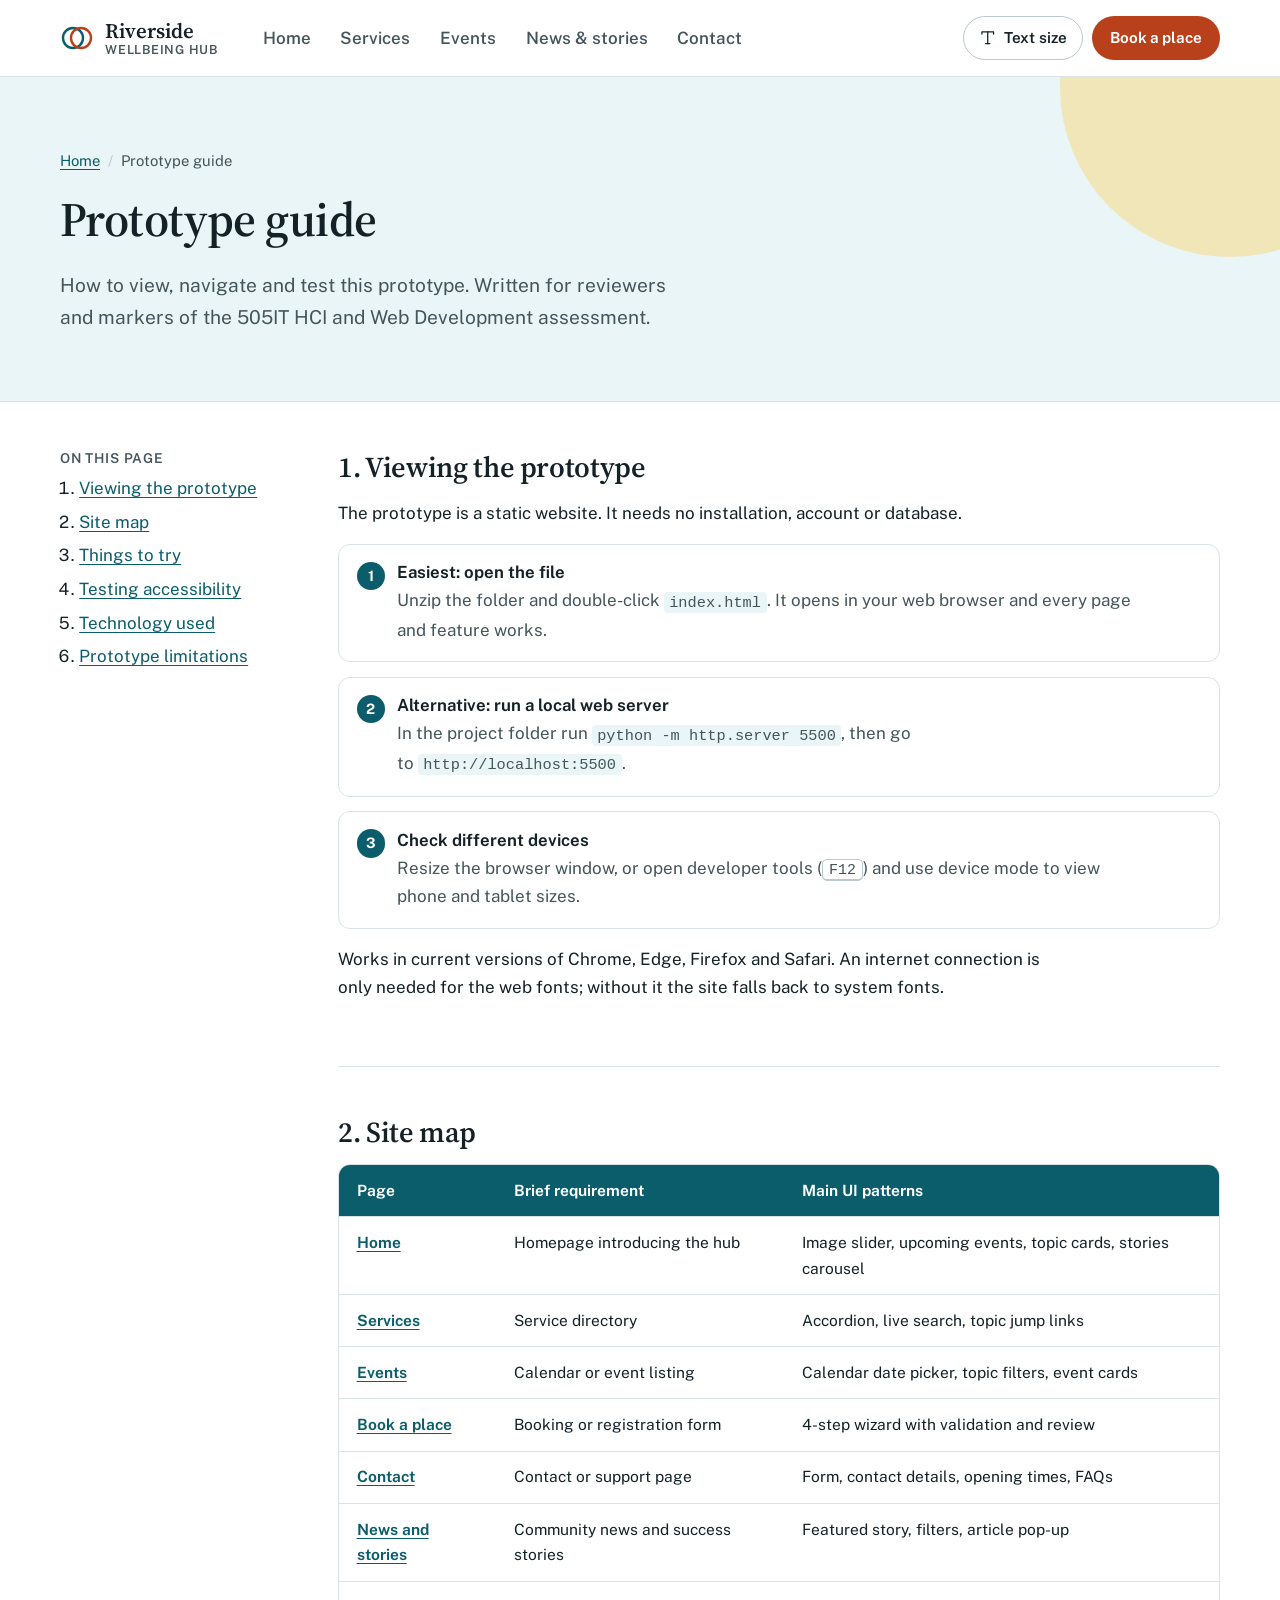
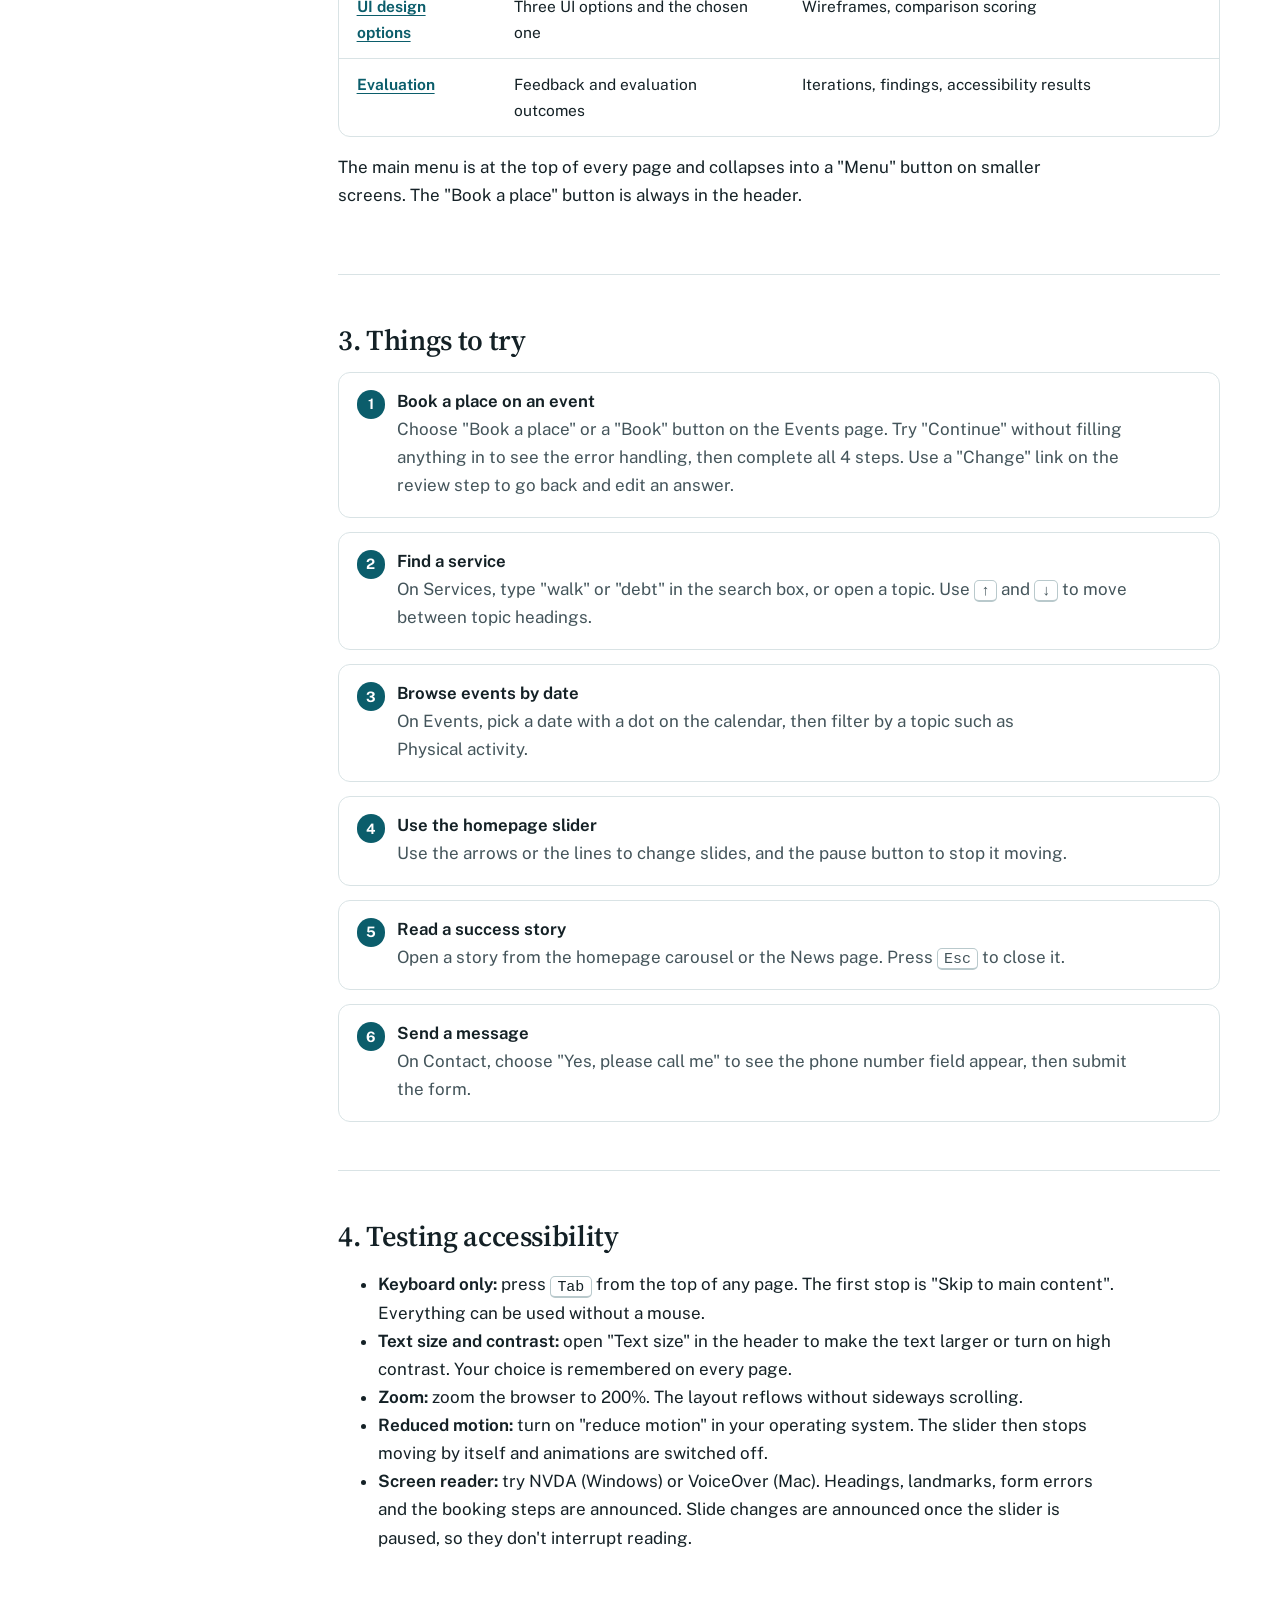
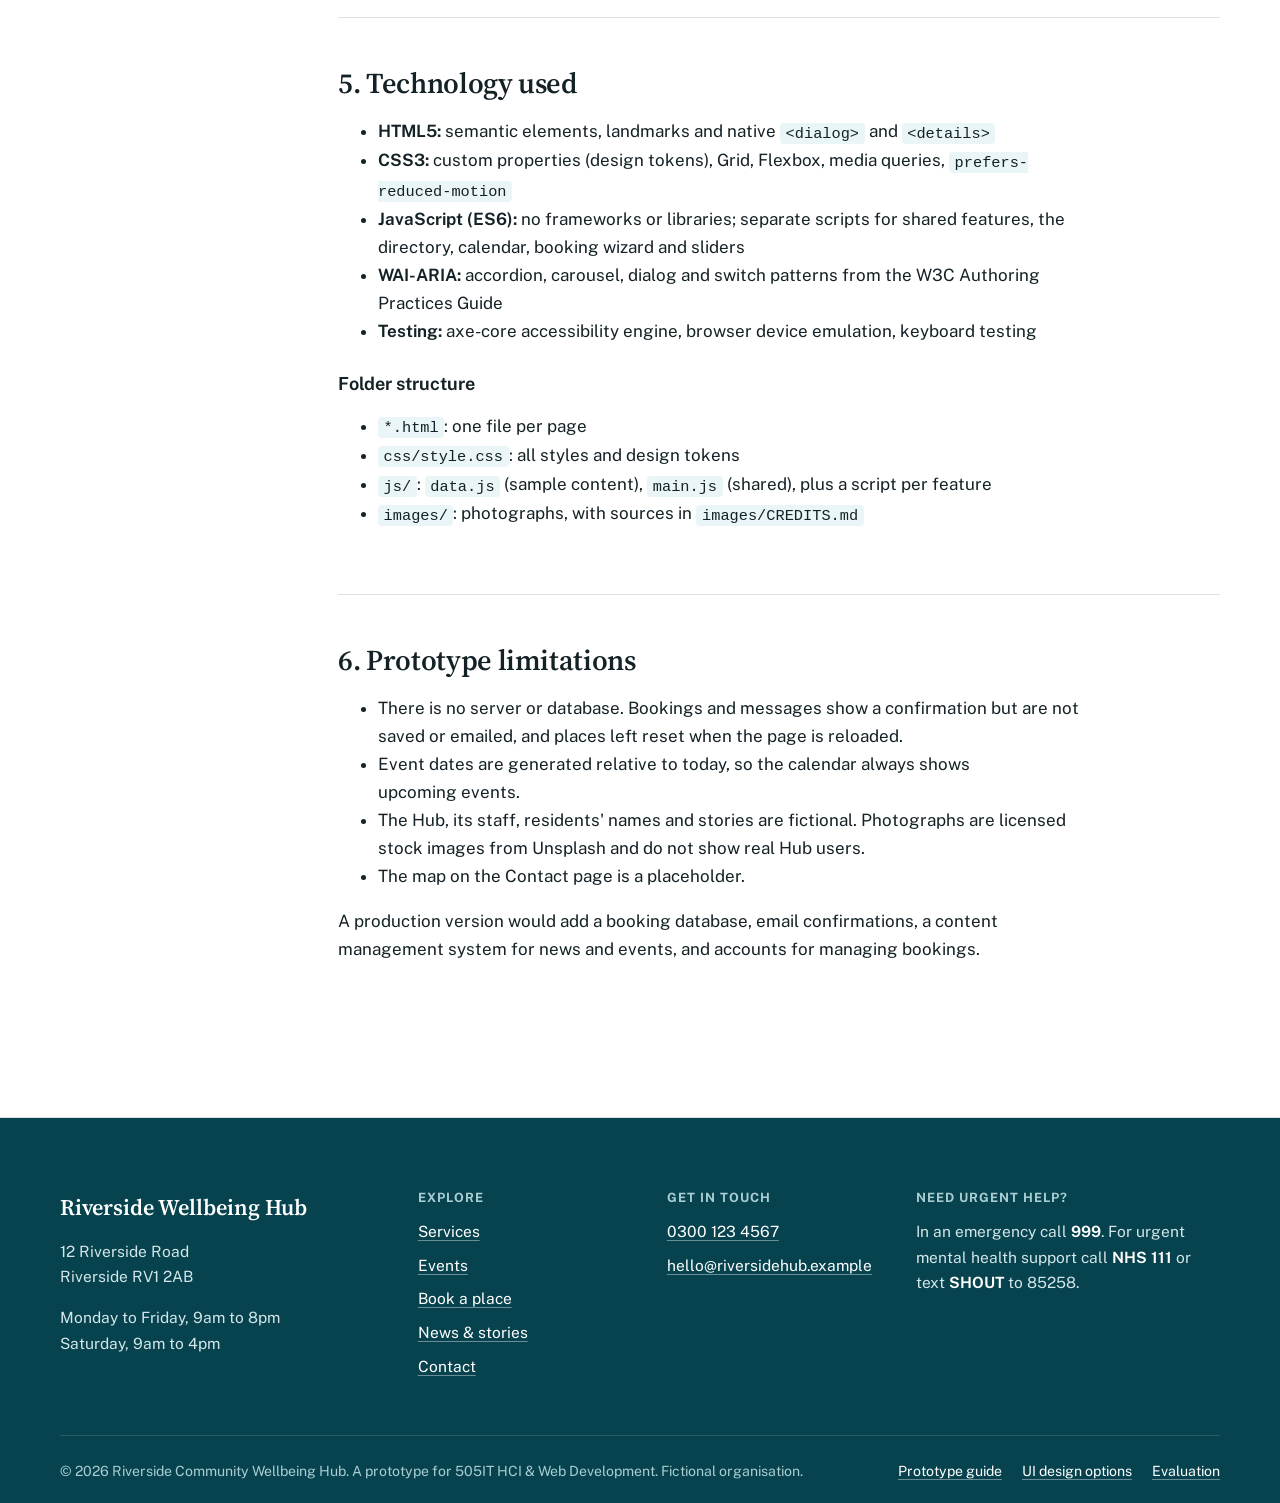
==== commit 252c2d9b: "important design changes and final push" ====
--- a/guide.html
+++ b/guide.html
@@ -110,7 +110,7 @@
             <h2 id="access-title">4. Testing accessibility</h2>
             <ul>
               <li><strong>Keyboard only:</strong> press <kbd>Tab</kbd> from the top of any page. The first stop is "Skip to main content". Everything can be used without a mouse.</li>
-              <li><strong>Display settings:</strong> open "Display" in the header to make the text larger or turn on high contrast. Your choice is remembered on every page.</li>
+              <li><strong>Text size and contrast:</strong> open "Text size" in the header to make the text larger or turn on high contrast. Your choice is remembered on every page.</li>
               <li><strong>Zoom:</strong> zoom the browser to 200%. The layout reflows without sideways scrolling.</li>
               <li><strong>Reduced motion:</strong> turn on "reduce motion" in your operating system. The slider then stops moving by itself and animations are switched off.</li>
               <li><strong>Screen reader:</strong> try NVDA (Windows) or VoiceOver (Mac). Headings, landmarks, form errors and the booking steps are announced. Slide changes are announced once the slider is paused, so they don't interrupt reading.</li>
